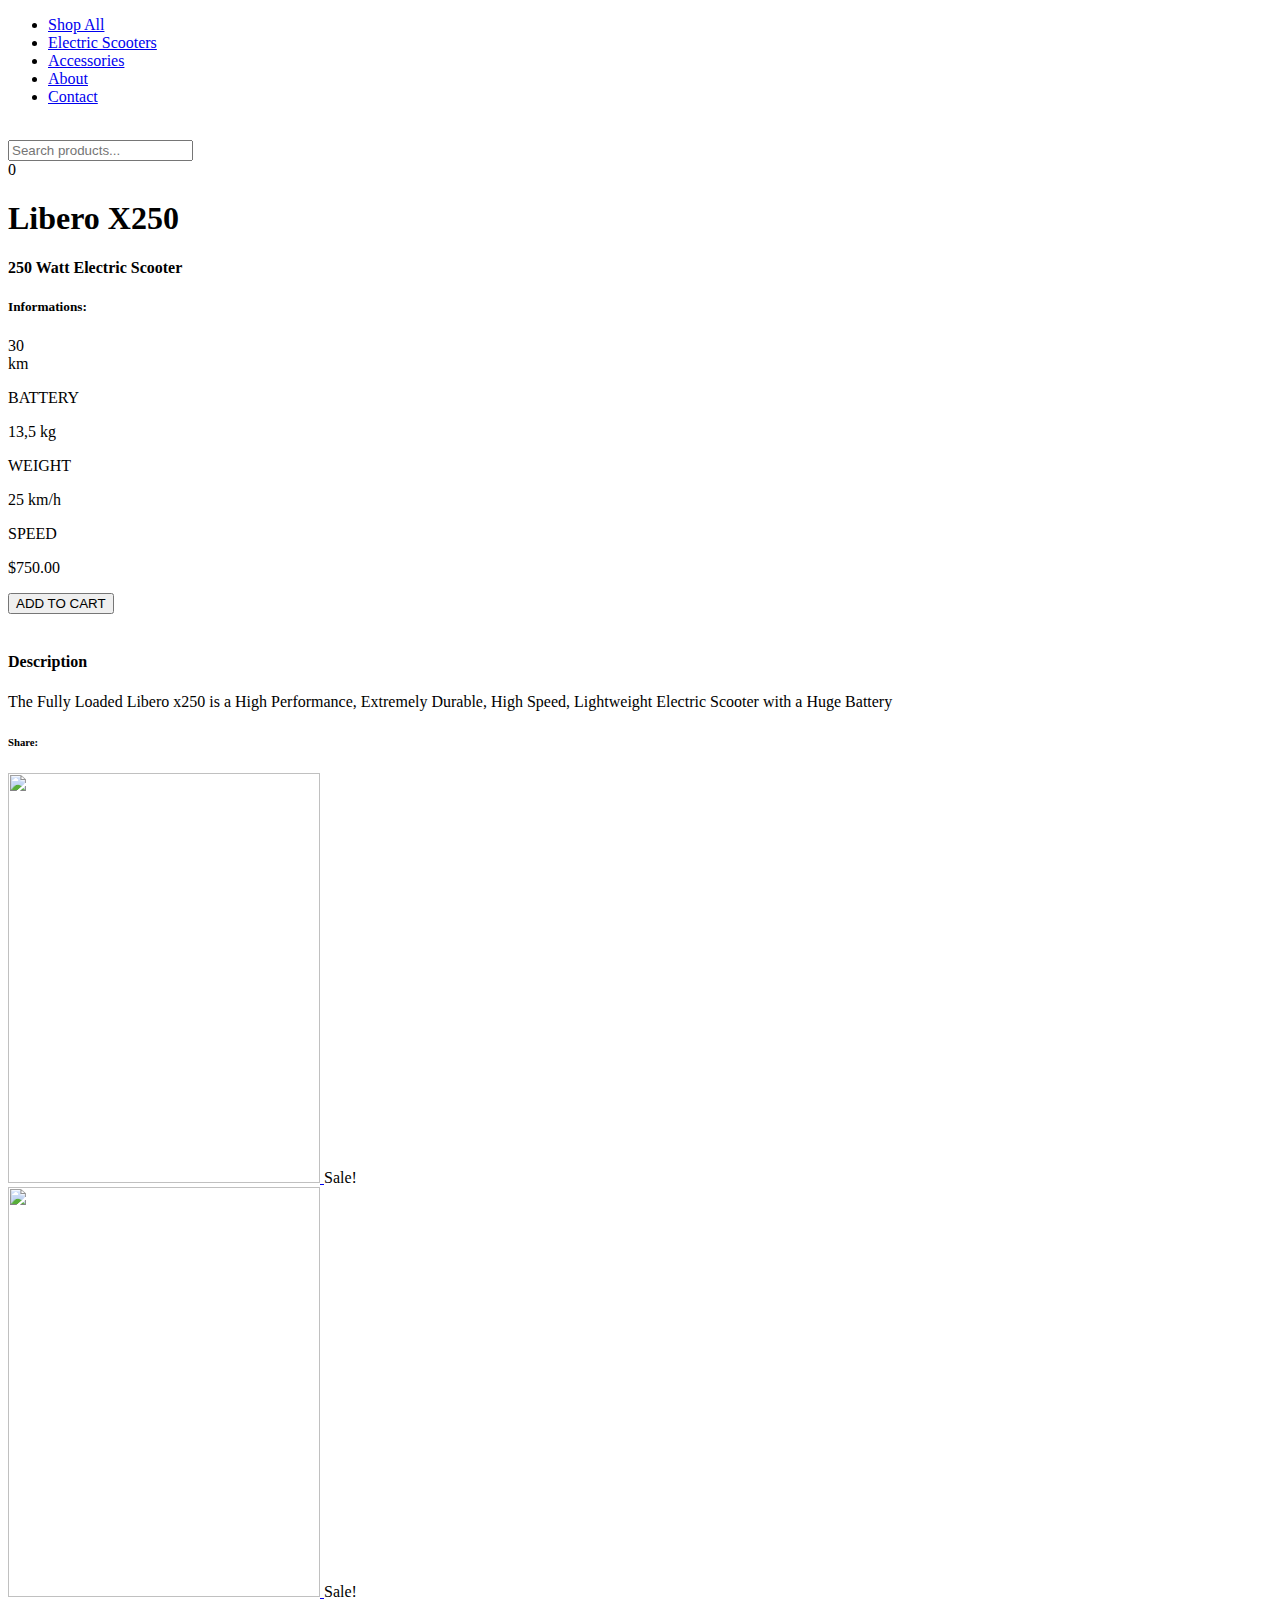
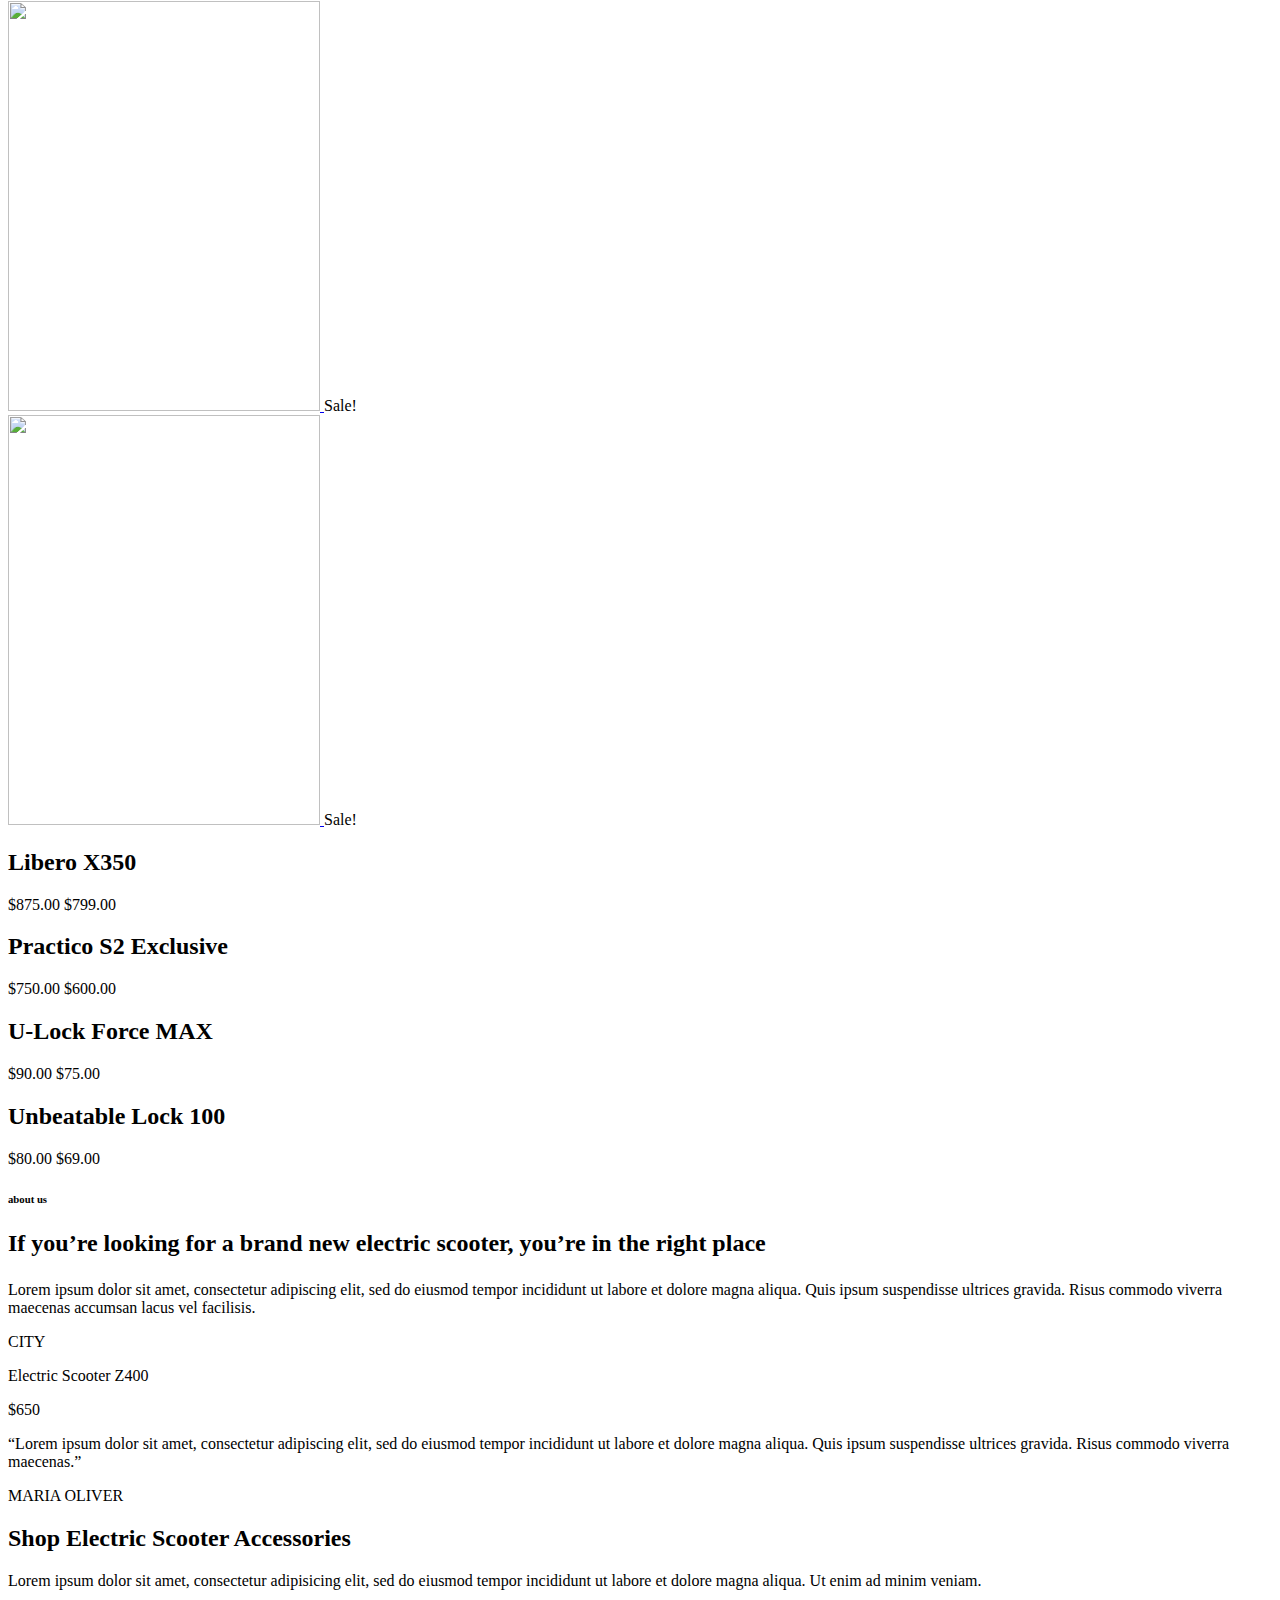
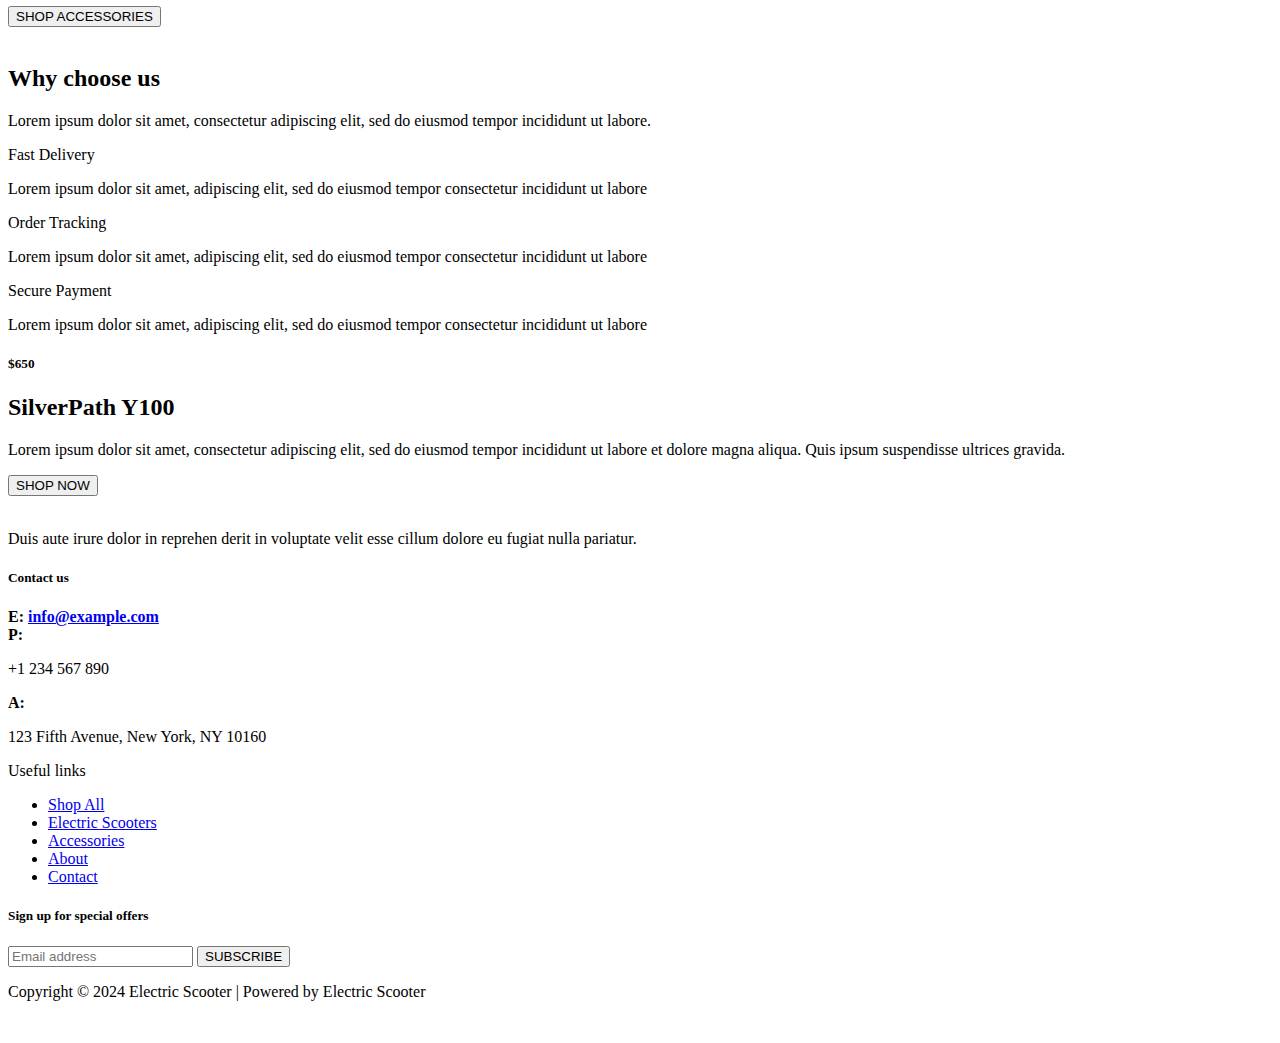
==== index.html @ 4298ab8c "Merge pull request #1 from mvaghela2006/testing" ====
<!DOCTYPE html>
<html lang="en">
  <head>
    <meta charset="UTF-8" />
    <meta name="viewport" content="width=device-width, initial-scale=1.0" />
    <title>Document</title>
    <link rel="stylesheet" href="css/all.css" />
    <link rel="stylesheet" href="css/home_.css" />
  </head>

  <body>
    <header>
      <div class="menu">
        <ul>
          <li><a href="Shopall.html">Shop All</a></li>
          <li><a href="ElectricScooter.html">Electric Scooters</a></li>
          <li><a href="Accessories.html">Accessories</a></li>
          <li><a href="About.html">About</a></li>
          <li><a href="Contact.html">Contact</a></li>
        </ul>
      </div>

      <div class="logo">
        <img src="images/electriclogo.png" alt="" />
      </div>

      <div class="searchbar">
        <div class="one">
          <input type="text" placeholder="Search products..." class="text" />

          <div class="box">
            <i class="fa-solid fa-chevron-right"></i>
          </div>
        </div>

        <div class="box1">
          <i class="fa-solid fa-basket-shopping"></i><span class="s">0</span>
        </div>

        <div class="user">
          <i class="fa-solid fa-user-large"></i>
        </div>
      </div>
    </header>

    <div class="main">
      <div class="box_1">
        <div class="box_2">
          <div class="libero">
            <h1 class="name">Libero X250</h1>
            <h4 class="name1">250 Watt Electric Scooter</h4>
          </div>

          <div class="info">
            <h5 class="name2">Informations:</h5>
            <div class="div">
              <div class="box-1">
                <span class="s1"
                  >30 <br />
                  km</span
                >
                <p class="name3">BATTERY</p>
              </div>
              <div class="box-2">
                <span class="s1">13,5 kg</span>
                <p class="name3">WEIGHT</p>
              </div>
              <div class="box-3">
                <span class="s1">25 km/h</span>
                <p class="name3">SPEED</p>
              </div>
            </div>
          </div>

          <div class="btn_">
            <p class="name4">$750.00</p>
            <button class="btn">ADD TO CART</button>
          </div>
        </div>
        <div class="box_3">
          <div class="image">
            <img src="images/scooter-01.png" alt="" />
          </div>
        </div>

        <div class="box_4">
          <div class="one_">
            <h4 class="name5">Description</h4>
            <p class="content_">
              The Fully Loaded Libero x250 is a High Performance, Extremely
              Durable, High Speed, Lightweight Electric Scooter with a Huge
              Battery
            </p>
          </div>

          <div class="two_">
            <h6 class="name6">Share:</h6>
            <div class="icons">
              <div class="icon1">
                <i class="fa-brands fa-facebook ione"></i>
              </div>

              <div class="icon2">
                <i class="fa-brands fa-twitter itwo"></i>
              </div>

              <div class="icon3">
                <i class="fa-brands fa-youtube ithree"></i>
              </div>
            </div>
          </div>
        </div>
      </div>
    </div>

    <div class="main2">
      <div class="images">
        <div class="img1">
          <a href="detail1.html">
            <img
              src="/images/s1.jpg"
              alt=""
              style="width: 312px; height: 410px"
            />
          </a>
          <span class="s2">Sale!</span>
          <i class="fa-solid fa-basket-shopping b1"></i>
          <i class="fa-solid fa-eye e1"></i>
        </div>

        <div class="img2">
          <a href="detail1.html">
            <img
              src="/images/s2.jpg"
              alt=""
              style="width: 312px; height: 410px"
            />
          </a>
          <span class="s3">Sale!</span>
          <i class="fa-solid fa-basket-shopping b2"></i>
          <i class="fa-solid fa-eye e2"></i>
        </div>

        <div class="img3">
          <a href="detail1.html">
            <img
              src="/images/s3.jpg"
              alt=""
              style="width: 312px; height: 410px"
            />
          </a>
          <span class="s4">Sale!</span>
          <i class="fa-solid fa-basket-shopping b3"></i>
          <i class="fa-solid fa-eye e3"></i>
        </div>

        <div class="img4">
          <a href="detail1.html">
            <img
              src="/images/s4.jpg"
              alt=""
              style="width: 312px; height: 410px"
            />
          </a>
          <span class="s5">Sale!</span>
          <i class="fa-solid fa-basket-shopping b4"></i>
          <i class="fa-solid fa-eye e4"></i>
        </div>
      </div>

      <div class="content">
        <div class="c1">
          <div class="star">
            <i class="fa-regular fa-star"></i>
            <i class="fa-regular fa-star"></i>
            <i class="fa-regular fa-star"></i>
            <i class="fa-regular fa-star"></i>
            <i class="fa-regular fa-star"></i>
          </div>
          <h2 class="n1">Libero X350</h2>
          <span class="n2">$875.00</span> <span class="n3">$799.00</span>
        </div>
        <div class="c2">
          <div class="star">
            <i class="fa-regular fa-star"></i>
            <i class="fa-regular fa-star"></i>
            <i class="fa-regular fa-star"></i>
            <i class="fa-regular fa-star"></i>
            <i class="fa-regular fa-star"></i>
          </div>
          <h2 class="n1">Practico S2 Exclusive</h2>
          <span class="n2">$750.00</span> <span class="n3">$600.00</span>
        </div>
        <div class="c3">
          <div class="star">
            <i class="fa-regular fa-star"></i>
            <i class="fa-regular fa-star"></i>
            <i class="fa-regular fa-star"></i>
            <i class="fa-regular fa-star"></i>
            <i class="fa-regular fa-star"></i>
          </div>
          <h2 class="n1">U-Lock Force MAX</h2>
          <span class="n2">$90.00 </span> <span class="n3">$75.00</span>
        </div>
        <div class="c4">
          <div class="star">
            <i class="fa-regular fa-star"></i>
            <i class="fa-regular fa-star"></i>
            <i class="fa-regular fa-star"></i>
            <i class="fa-regular fa-star"></i>
            <i class="fa-regular fa-star"></i>
          </div>
          <h2 class="n1">Unbeatable Lock 100</h2>
          <span class="n2">$80.00</span> <span class="n3">$69.00</span>
        </div>
      </div>
    </div>

    <div class="main3">
      <div class="divider">
        <div class="d1"></div>
        <div class="d2"></div>
      </div>
      <h6 class="n4">about us</h6>
      <h2 class="n5">
        <p class="n6">
          If you’re looking for a brand new electric scooter, you’re in the
          right place
        </p>
      </h2>

      <p class="n7">
        Lorem ipsum dolor sit amet, consectetur adipiscing elit, sed do eiusmod
        tempor incididunt ut labore et dolore magna aliqua. Quis ipsum
        suspendisse ultrices gravida. Risus commodo viverra maecenas accumsan
        lacus vel facilisis.
      </p>
    </div>

    <div class="main4">
      <div class="box_5">
        <div class="box_6"></div>
        <div class="box_7">
          <p class="city">CITY</p>
          <a class="ele">Electric Scooter Z400</a>
          <p class="six">$650</p>
        </div>
      </div>
    </div>

    <div class="main5">
      <div class="box_8">
        <i class="fas fa-quote-right"></i>
        <p class="lorem">
          “Lorem ipsum dolor sit amet, consectetur adipiscing elit, sed do
          eiusmod tempor incididunt ut labore et dolore magna aliqua. Quis ipsum
          suspendisse ultrices gravida. Risus commodo viverra maecenas.”
        </p>

        <div class="box_9"></div>
        <p class="MARIA">MARIA OLIVER</p>
      </div>
    </div>

    <div class="main6">
      <div class="left">
        <div class="left_">
          <h2 class="ss">Shop Electric Scooter Accessories</h2>
          <p class="lorem1">
            Lorem ipsum dolor sit amet, consectetur adipisicing elit, sed do
            eiusmod tempor incididunt ut labore et dolore magna aliqua. Ut enim
            ad minim veniam.
          </p>
          <button class="btn1">SHOP ACCESSORIES</button>
        </div>
      </div>
      <div class="right">
        <div class="right_"></div>
        <div class="right1">
          <img src="images/s7.png" alt="" />
        </div>
      </div>
    </div>

    <div class="main7">
      <div class="main7_">
        <div class="content1">
          <div class="divider_">
            <div class="d1_"></div>
            <div class="d2_"></div>
          </div>
          <h2 class="name7">Why choose us</h2>
          <p class="lorem2">
            Lorem ipsum dolor sit amet, consectetur adipiscing elit, sed do
            eiusmod tempor incididunt ut labore.
          </p>
        </div>

        <div class="content2">
          <div class="b1_">
            <div class="truck">
              <i class="fa-solid fa-truck"></i>
            </div>
            <span class="f">Fast Delivery</span>

            <p class="lorem3">
              Lorem ipsum dolor sit amet, adipiscing elit, sed do eiusmod tempor
              consectetur incididunt ut labore
            </p>
          </div>
          <div class="b1_">
            <div class="truck">
              <i class="fa-solid fa-location-arrow"></i>
            </div>
            <span class="f_">Order Tracking</span>

            <p class="lorem3">
              Lorem ipsum dolor sit amet, adipiscing elit, sed do eiusmod tempor
              consectetur incididunt ut labore
            </p>
          </div>
          <div class="b1_">
            <div class="truck">
              <i class="fa-solid fa-lock"></i>
            </div>
            <span class="f1">Secure Payment</span>

            <p class="lorem3">
              Lorem ipsum dolor sit amet, adipiscing elit, sed do eiusmod tempor
              consectetur incididunt ut labore
            </p>
          </div>
        </div>
      </div>
    </div>

    <div class="main8">
      <div class="box_10">
        <div class="box_11">
          <h5 class="head1">$650</h5>
          <h2 class="head2">SilverPath Y100</h2>
          <p class="lorem4">
            Lorem ipsum dolor sit amet, consectetur adipiscing elit, sed do
            eiusmod tempor incididunt ut labore et dolore magna aliqua. Quis
            ipsum suspendisse ultrices gravida.
          </p>
          <button class="btn2">SHOP NOW</button>
        </div>
      </div>
    </div>

    <div class="main9">
      <div class="main9_">
        <div class="box_12">
          <div class="flogo">
            <img src="images/Electriclogo-footer.png" alt="" />
          </div>
          <p class="lorem5">
            Duis aute irure dolor in reprehen derit in voluptate velit esse
            cillum dolore eu fugiat nulla pariatur.
          </p>
          <div class="ficons">
            <div class="icon1_">
              <i class="fa-brands fa-facebook-f"></i>
            </div>
            <div class="icon2_">
              <i class="fa-brands fa-twitter"></i>
            </div>
            <div class="icon3_">
              <i class="fa-brands fa-youtube"></i>
            </div>
          </div>
        </div>
        <div class="box_13">
          <h5 class="head4">Contact us</h5>
          <b class="b_1">E: <a href="#" class="info_">info@example.com</a></b>
          <br />

          <b class="b_2">P:</b>
          <p class="info_1">+1 234 567 890</p>

          <b class="b_3">A: </b>
          <p class="info_2">123 Fifth Avenue, New York, NY 10160</p>
        </div>
        <div class="box_14">
          <div class="head5">Useful links</div>
          <div class="fmenu">
            <ul class="fmenu_">
              <li class="fmenu_1">
                <a href="Shopall.html" class="fmenua">Shop All</a>
              </li>
              <li class="fmenu_1">
                <a href="ElectricScooter.html" class="fmenua"
                  >Electric Scooters</a
                >
              </li>
              <li class="fmenu_1">
                <a href="Accessories.html" class="fmenua">Accessories</a>
              </li>
              <li class="fmenu_1">
                <a href="About.html" class="fmenua">About</a>
              </li>
              <li class="fmenu_1">
                <a href="Contact.html" class="fmenua">Contact</a>
              </li>
            </ul>
          </div>
        </div>
        <div class="box_15">
          <h5 class="head6">Sign up for special offers</h5>
          <input type="email" placeholder="Email address" class="email" />
          <button class="btn3">SUBSCRIBE</button>
        </div>
      </div>
    </div>

    <div class="main10">
      <div class="footer">
        <p class="Copyright">
          Copyright © 2024 Electric Scooter | Powered by Electric Scooter
        </p>
        <div class="paymenticons">
          <img src="images/payment-icons.png" alt="" />
        </div>
      </div>
    </div>
  </body>
</html>
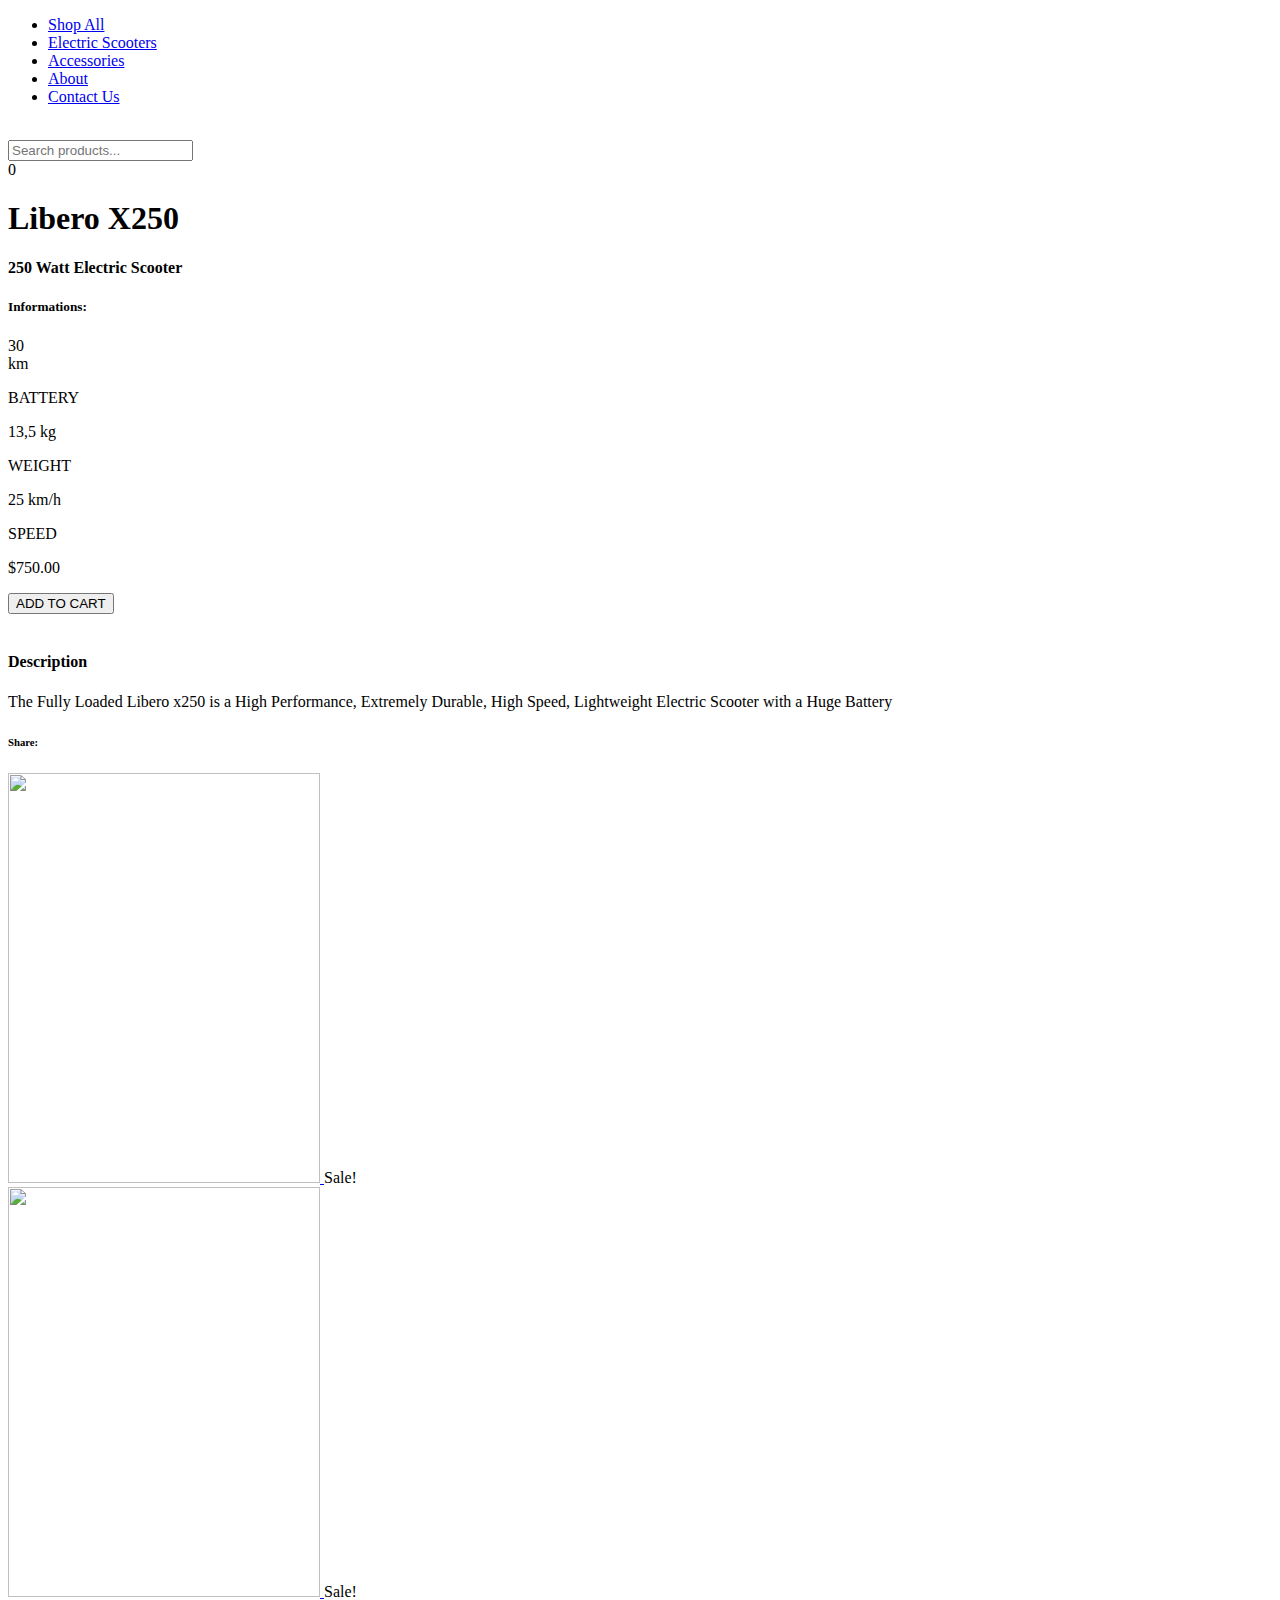
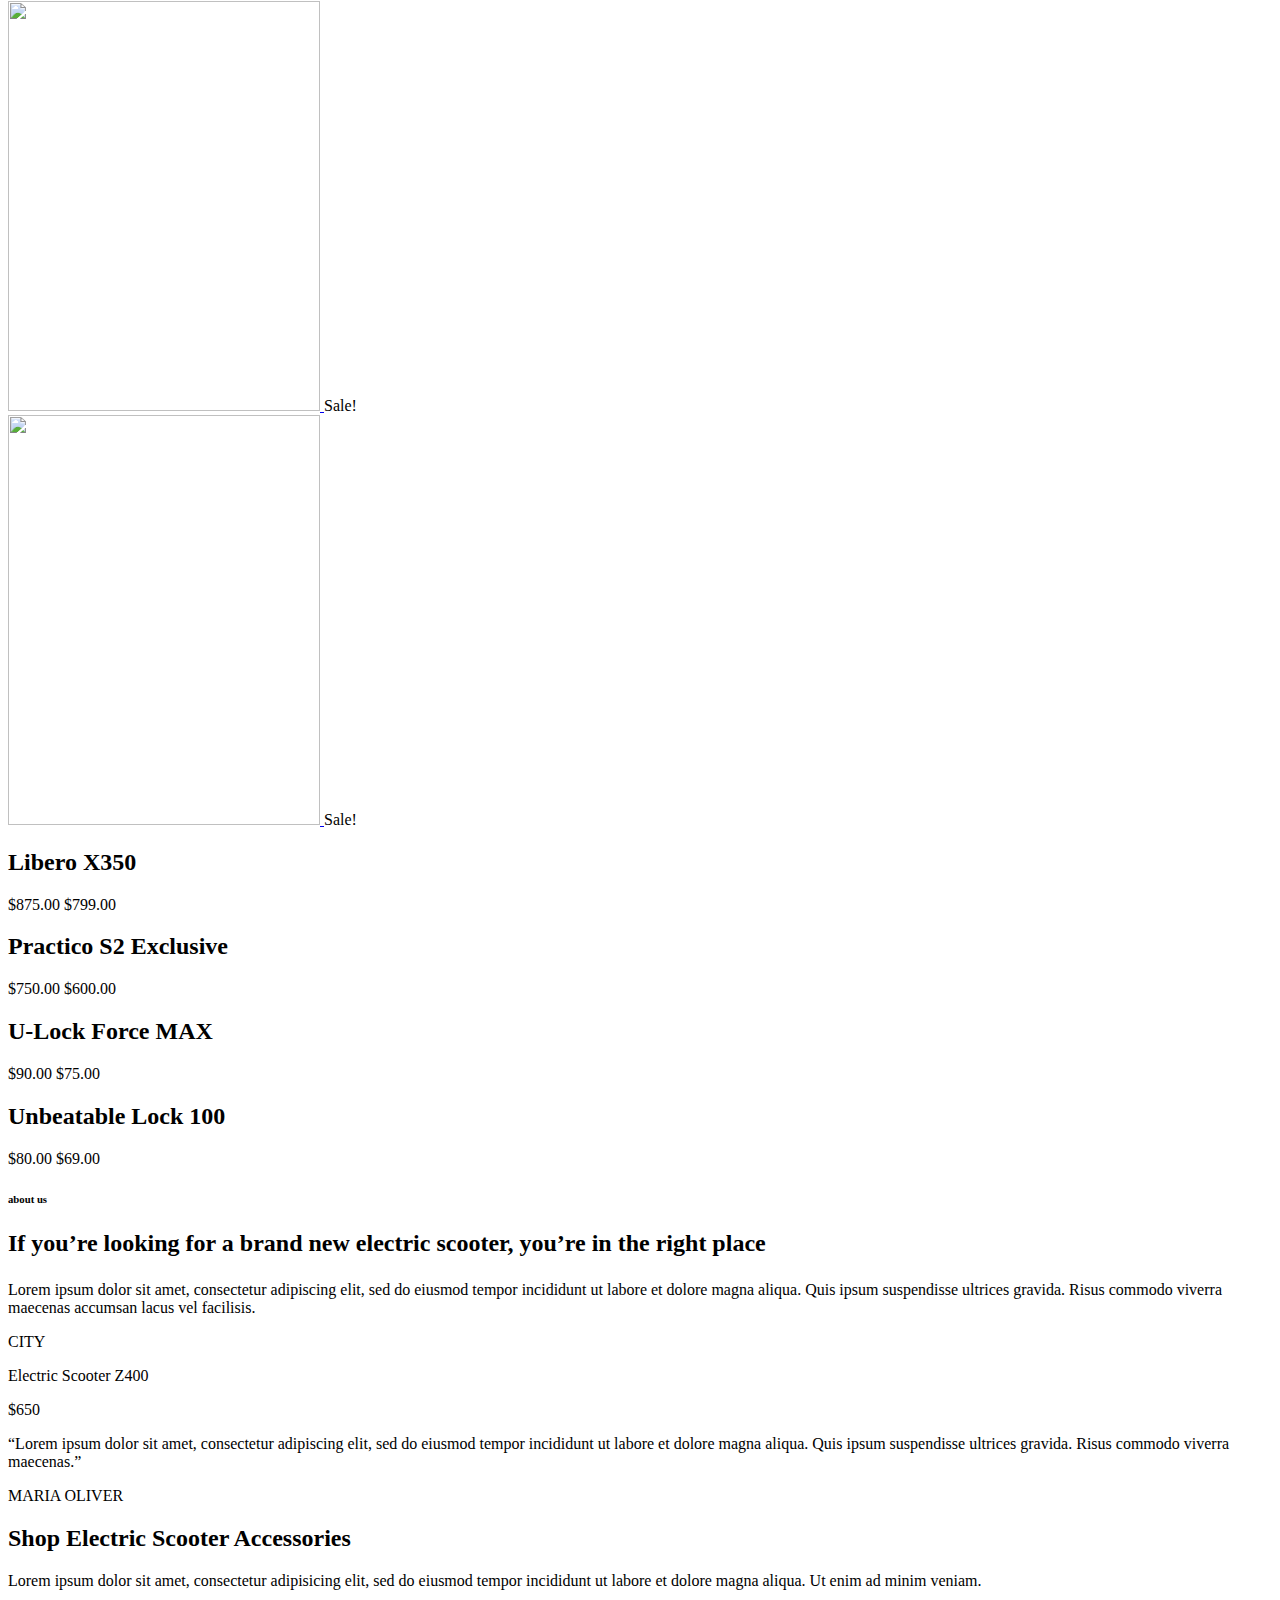
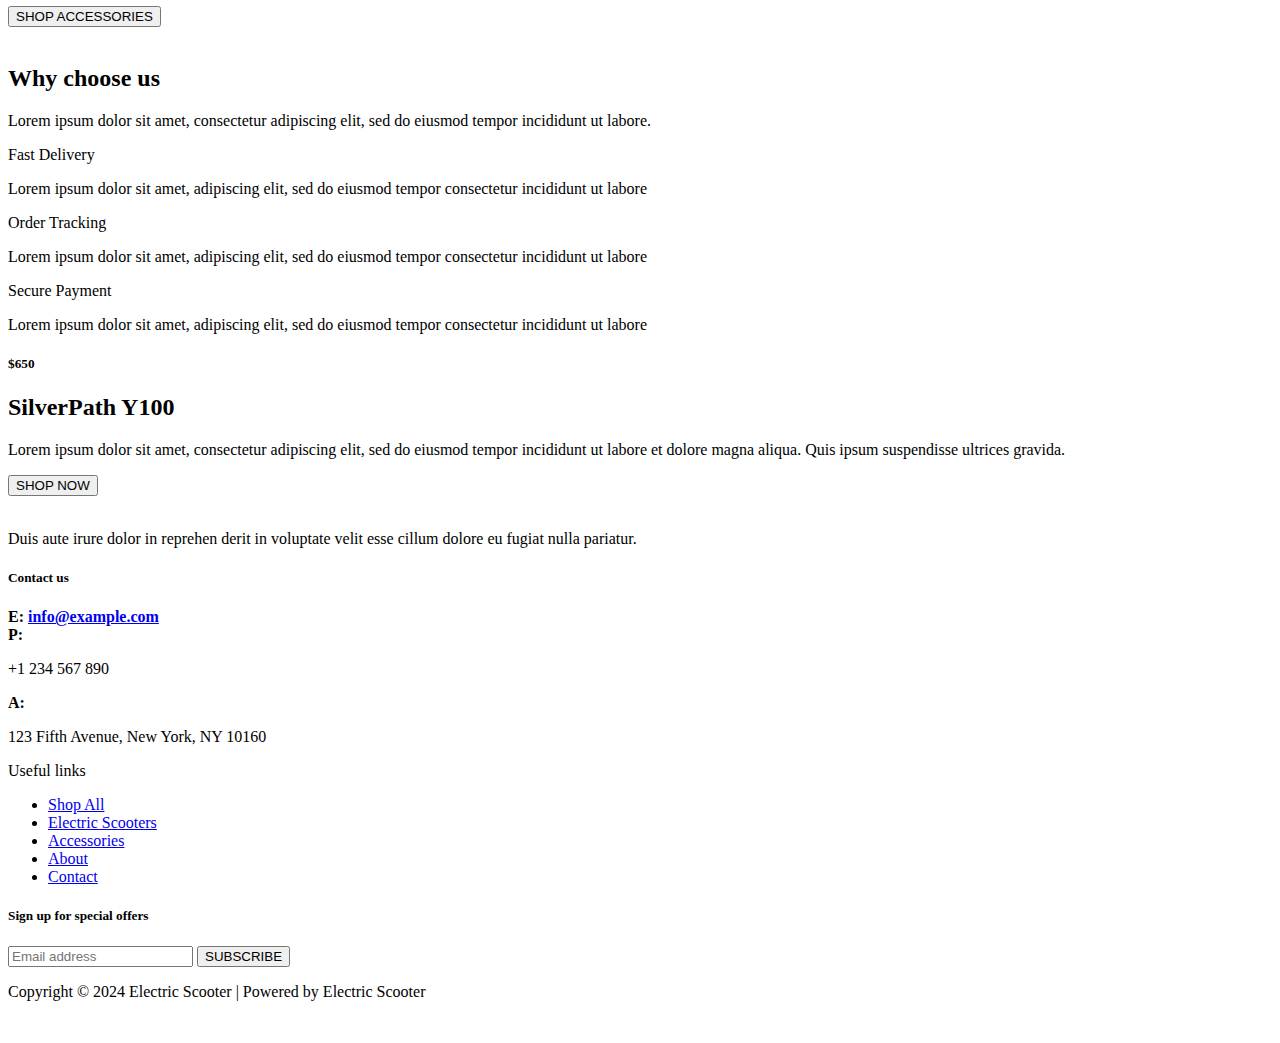
==== commit b12cb59b: "Merge pull request #2 from mvaghela2006/testing" ====
--- a/index.html
+++ b/index.html
@@ -16,7 +16,7 @@
           <li><a href="ElectricScooter.html">Electric Scooters</a></li>
           <li><a href="Accessories.html">Accessories</a></li>
           <li><a href="About.html">About</a></li>
-          <li><a href="Contact.html">Contact</a></li>
+          <li><a href="Contact.html">Contact Us</a></li>
         </ul>
       </div>
 
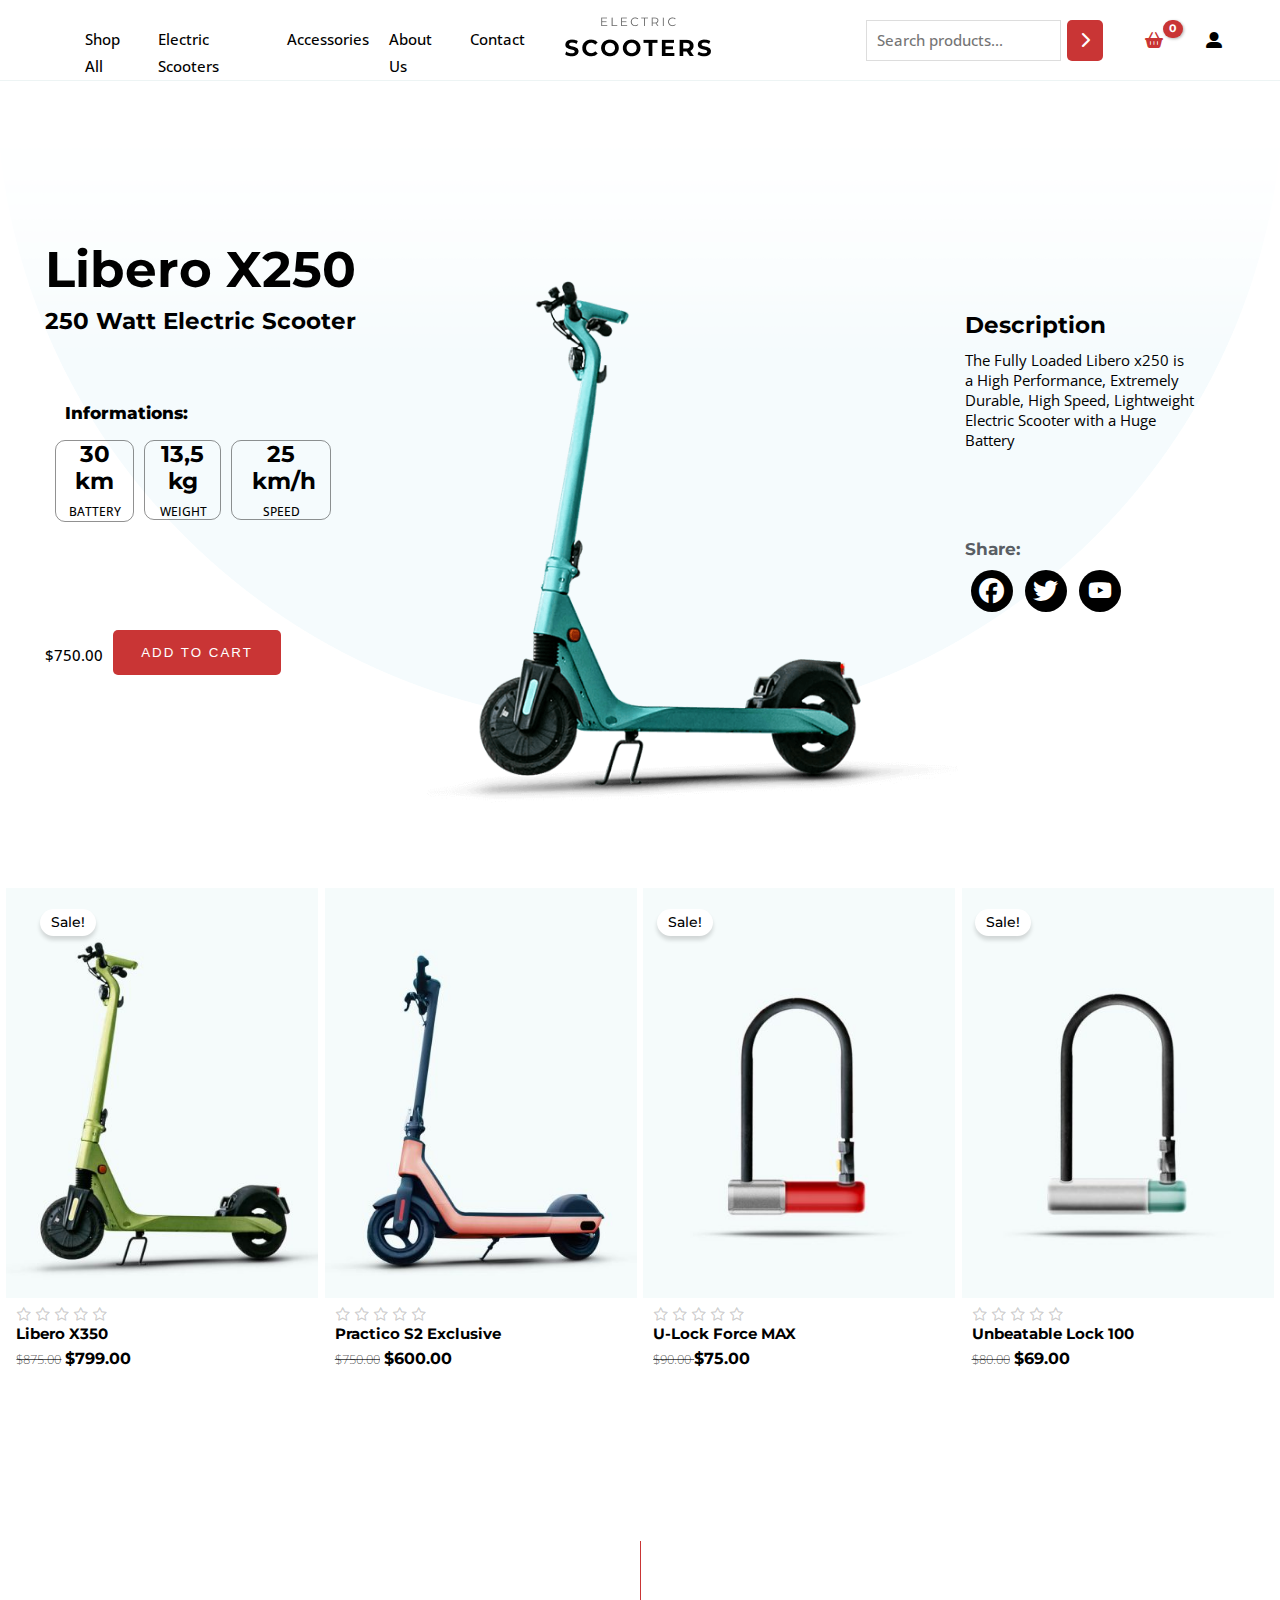
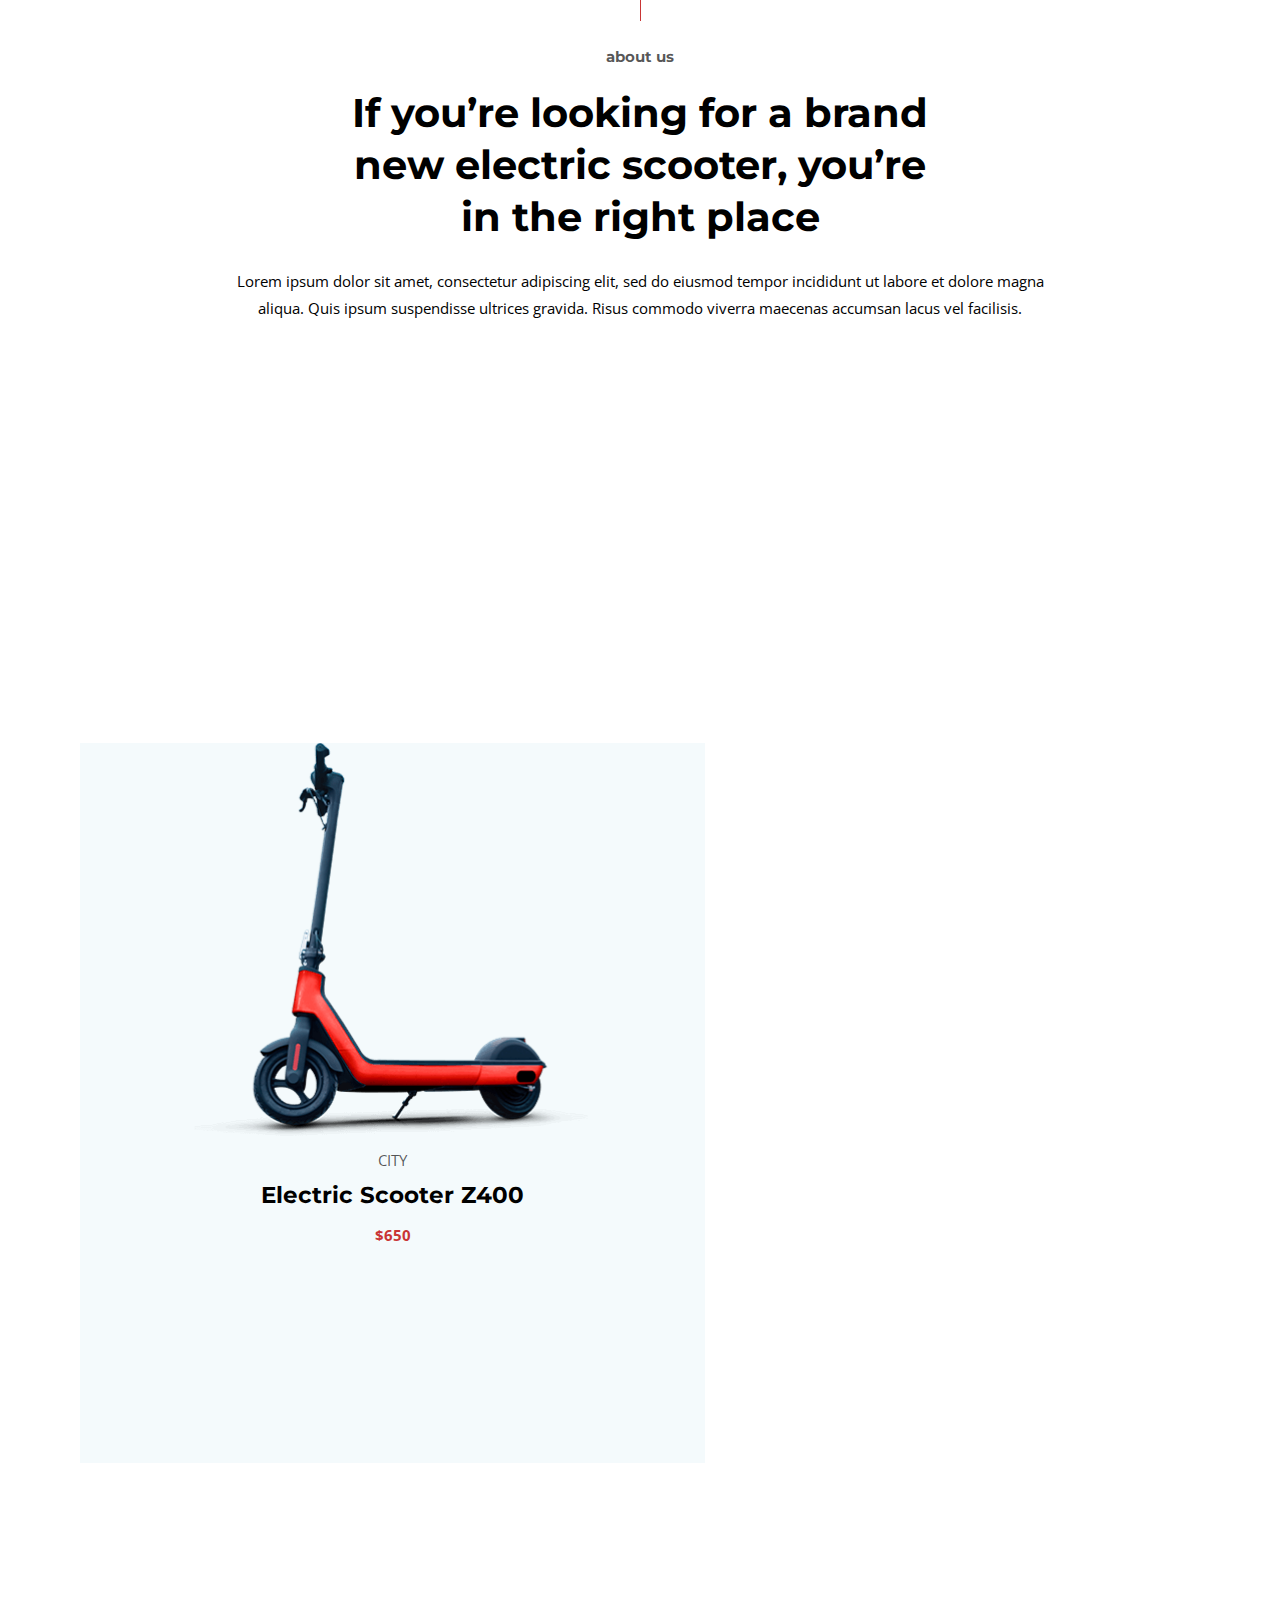
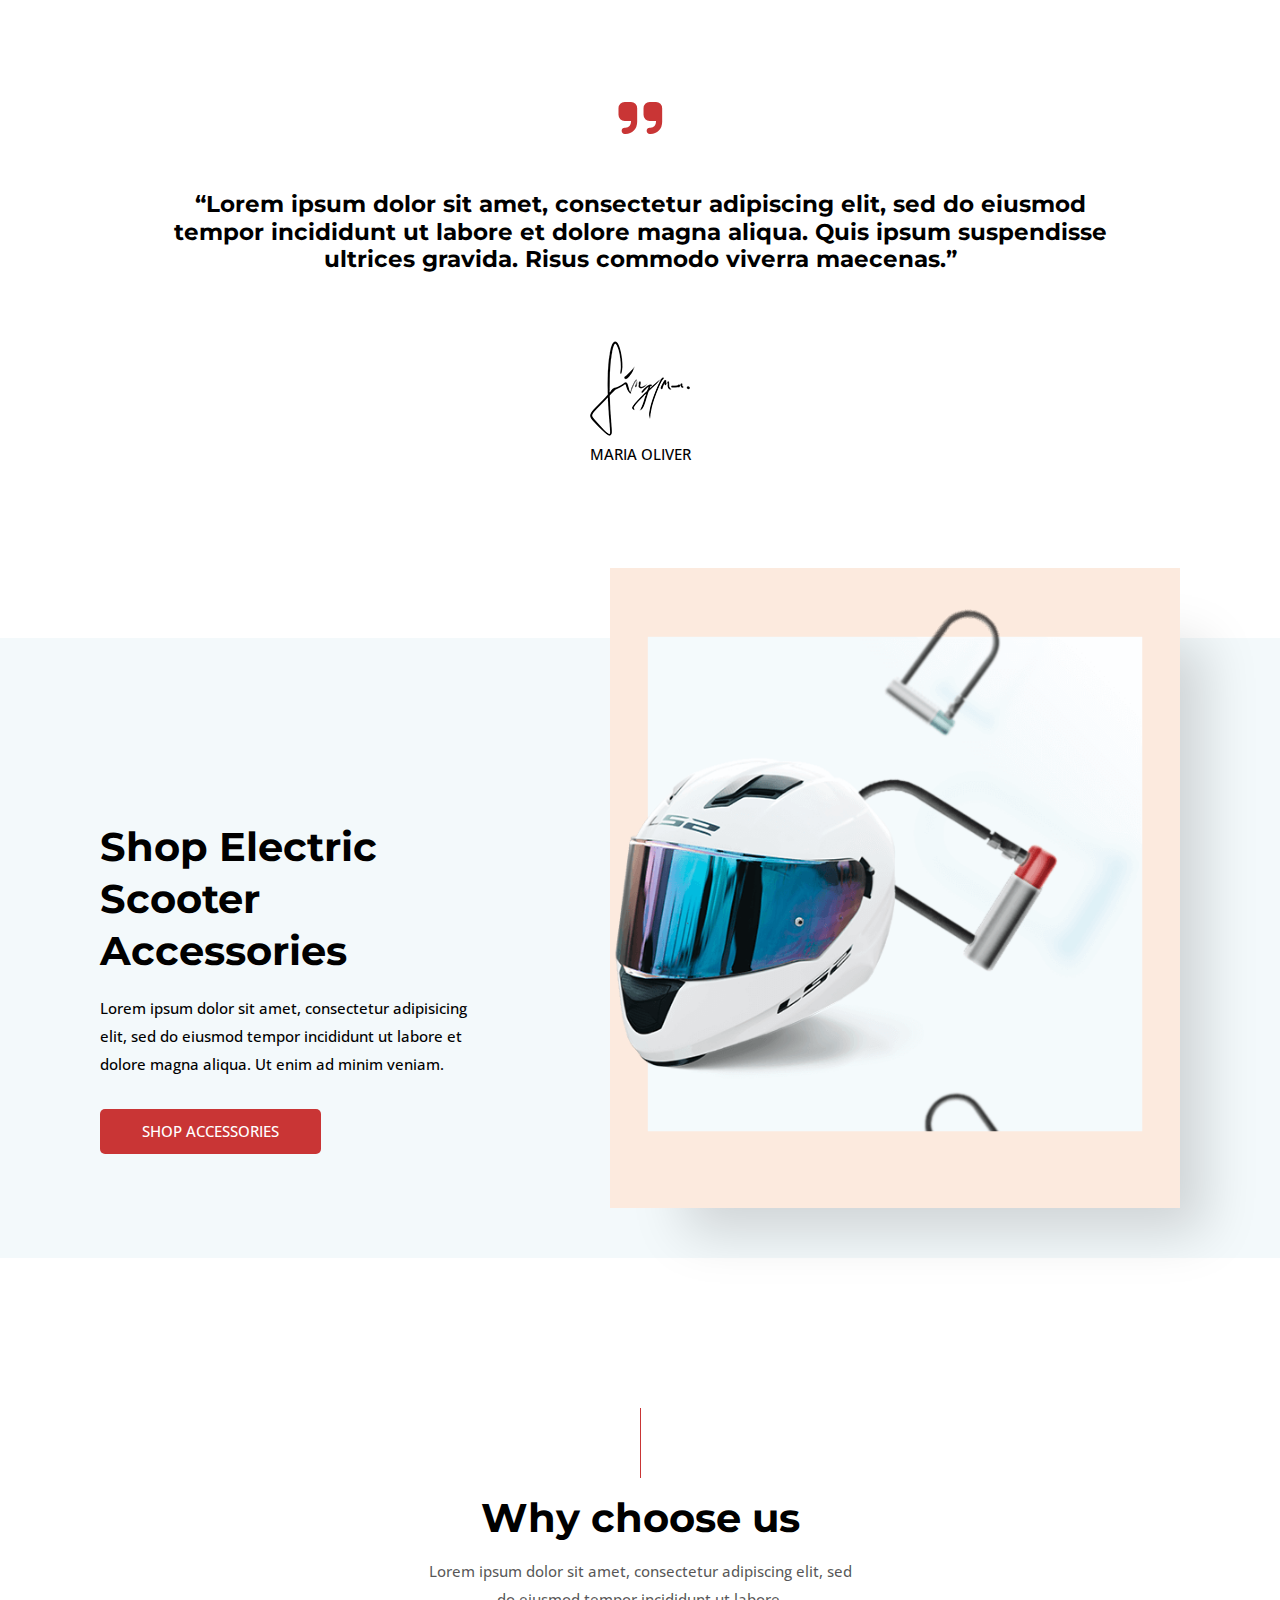
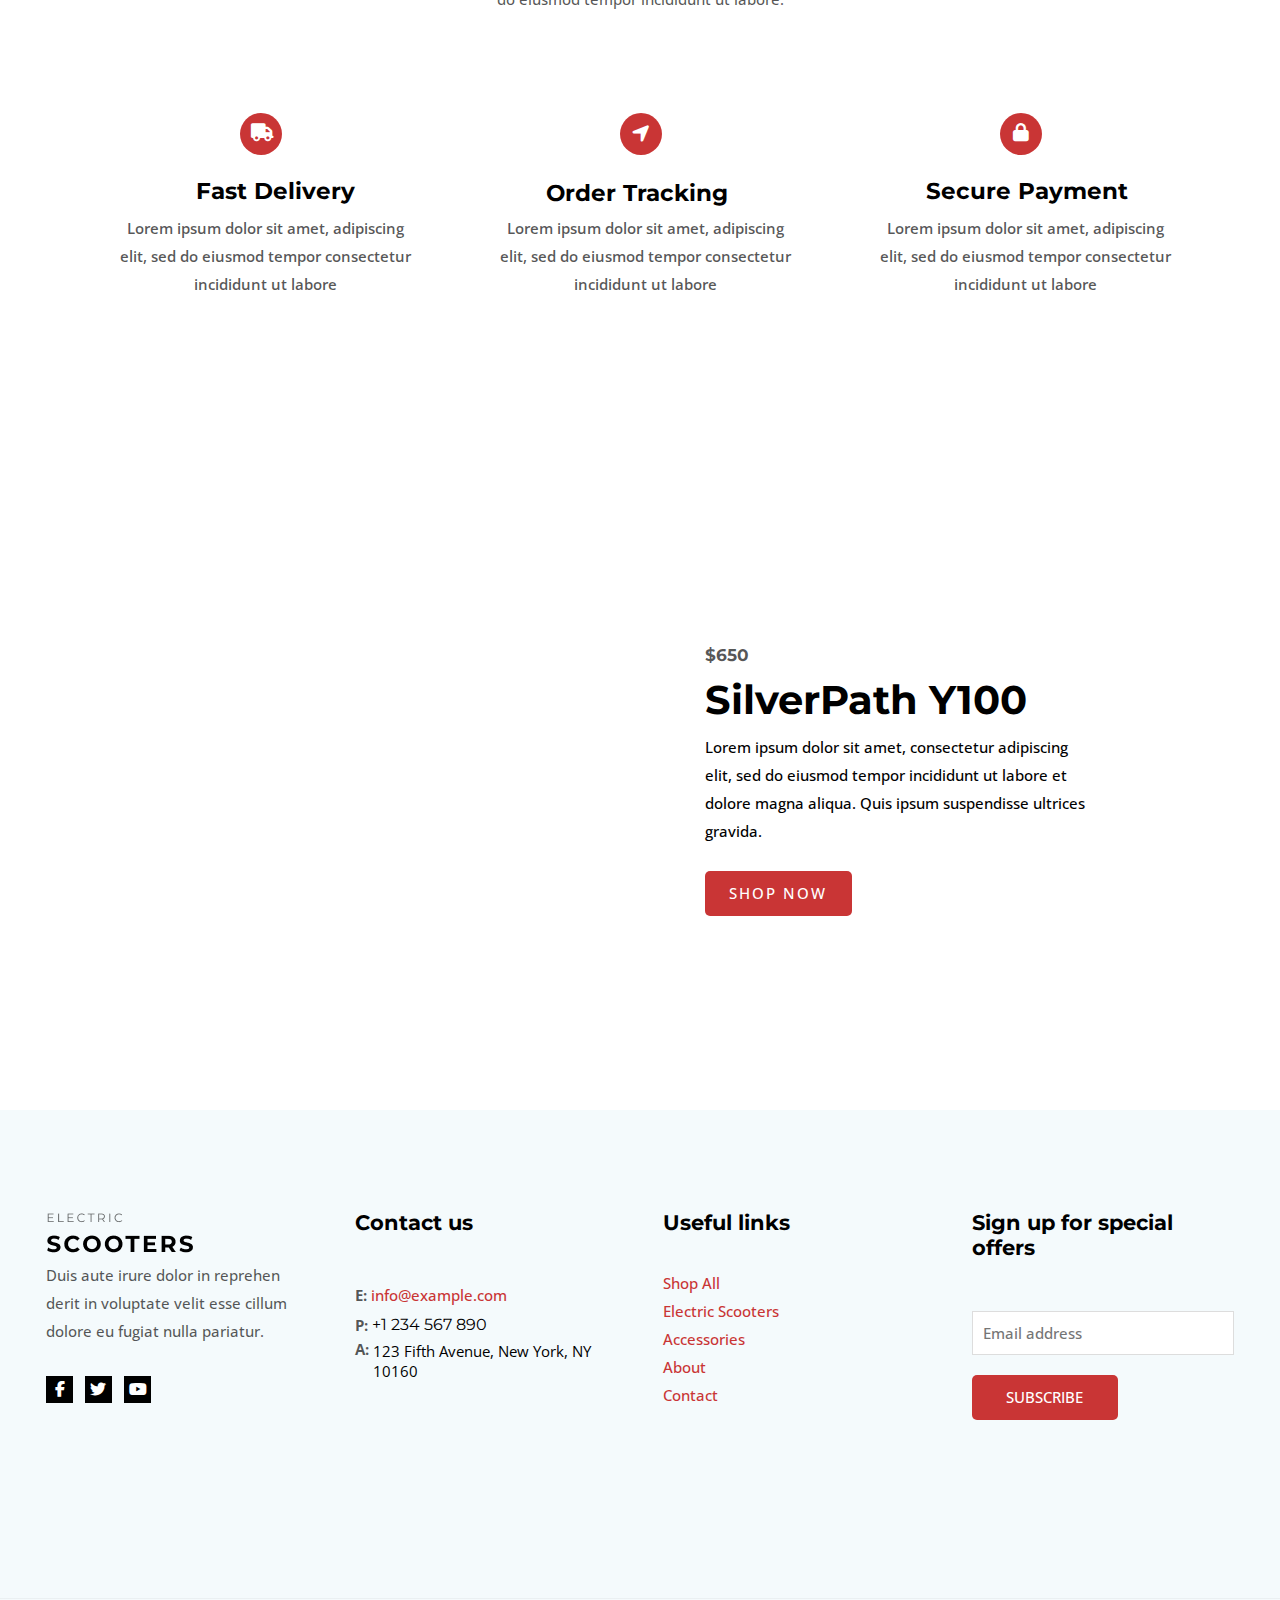
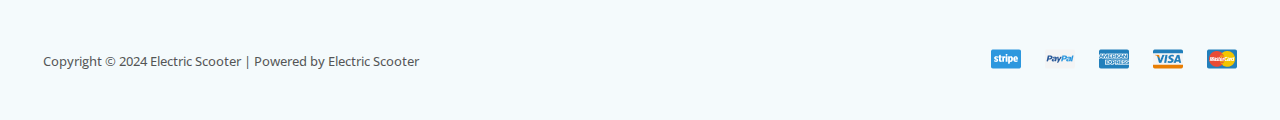
==== commit f88986d2: "new project" ====
--- a/index.html
+++ b/index.html
@@ -15,8 +15,8 @@
           <li><a href="Shopall.html">Shop All</a></li>
           <li><a href="ElectricScooter.html">Electric Scooters</a></li>
           <li><a href="Accessories.html">Accessories</a></li>
-          <li><a href="About.html">About</a></li>
-          <li><a href="Contact.html">Contact Us</a></li>
+          <li><a href="About.html">About Us</a></li>
+          <li><a href="Contact.html">Contact</a></li>
         </ul>
       </div>
 
--- a/css/home_.css
+++ b/css/home_.css
@@ -0,0 +1,1462 @@
+@import url("https://fonts.googleapis.com/css2?family=Open+Sans:ital,wght@0,300..800;1,300..800&display=swap");
+
+@import url("https://fonts.googleapis.com/css2?family=Montserrat:ital,wght@0,100..900;1,100..900&family=Open+Sans:ital,wght@0,300..800;1,300..800&display=swap");
+
+body {
+  margin: 0;
+  padding: 0;
+  font-family: "Montserrat", sans-serif;
+}
+
+header {
+  border-bottom: 1px solid #e1ecec97;
+  height: 80px;
+  display: flex;
+  align-items: center;
+  justify-content: space-between;
+  max-width: 100%;
+  padding-left: 35px;
+  padding-right: 35px;
+}
+
+.menu {
+  -border: 1px solid red;
+  height: 100%;
+  width: 500px;
+}
+
+.menu ul {
+  display: flex;
+  list-style: none;
+}
+
+.menu ul li {
+  -border: 1px solid red;
+  margin: 10px;
+}
+
+.menu ul li a {
+  font-family: "Open Sans", sans-serif;
+  font-weight: 500;
+  font-size: 15px;
+  line-height: 1.7rem;
+  text-decoration: none;
+  color: #000000;
+}
+
+.menu ul li a:hover {
+  color: #c93535;
+}
+
+.logo {
+  -border: 1px solid red;
+  width: 163px;
+  position: relative;
+  left: -45px;
+}
+
+.logo img {
+  width: 148px;
+  height: 48px;
+}
+
+.searchbar {
+  width: 400px;
+  height: 100%;
+  -border: 1px solid;
+  display: flex;
+  align-items: center;
+  justify-content: space-around;
+}
+
+.one {
+  -border: 1px solid;
+  display: flex;
+}
+.text {
+  width: 195px;
+  height: 41px;
+  line-height: 1.8;
+  border: 1px solid #ddd;
+  font-family: "Open Sans", sans-serif;
+  font-weight: 500;
+  font-size: 15px;
+  color: #757575;
+  box-sizing: border-box;
+  padding-left: 10px;
+}
+
+.box {
+  width: 20px;
+  height: 41px;
+  align-items: center;
+  justify-content: center;
+  background-color: #c93535;
+  color: #fff;
+  display: flex;
+  margin: 0 0 0 6px;
+  overflow: hidden;
+  padding: 0 0.5em;
+  position: relative;
+  border-radius: 5px;
+}
+
+.box:hover {
+  background-color: #000000;
+}
+
+.box1 {
+  height: 18px;
+  width: 18px;
+  color: #c93535;
+}
+
+span.s {
+  color: #fff;
+  background-color: #c93535;
+  position: absolute;
+  font-weight: bold;
+  box-shadow: 1px 1px 3px 0px rgba(0, 0, 0, 0.3);
+  font-size: 11px;
+  padding-right: 2px;
+  line-height: 17px;
+  height: 18px;
+  width: 18px;
+  border-radius: 99px;
+  text-align: center;
+  top: 20px;
+}
+
+.user {
+  height: 18px;
+  width: 18px;
+}
+
+.main {
+  -border: 1px solid red;
+  height: 727px;
+  background-image: url(/images/esbg1.png);
+  background-position: top center;
+  background-repeat: no-repeat;
+  display: flex;
+}
+
+.box_1 {
+  -border: 1px solid red;
+  width: 1190px;
+  display: block;
+  margin: auto;
+  height: 100%;
+  display: flex;
+}
+
+.box_2 {
+  -border: 1px solid red;
+  width: 30%;
+}
+
+.box_3 {
+  -border: 1px solid red;
+  width: 50%;
+}
+
+.box_4 {
+  -border: 1px solid red;
+  width: 25%;
+}
+
+.libero {
+  -border: 1px solid;
+  height: 100px;
+  position: relative;
+  top: 170px;
+}
+
+.name {
+  -border: 1px solid red;
+  width: 100%;
+  line-height: 1.4em;
+  font-weight: bolder;
+  font-size: 50px;
+  position: relative;
+  top: -50px;
+}
+
+.name1 {
+  font-size: 23px;
+  font-weight: 700;
+  line-height: 1.2em;
+  position: relative;
+  top: -80px;
+}
+
+.name2 {
+  position: relative;
+  top: 10px;
+  left: 20px;
+  line-height: 1.2em;
+  font-size: 17px;
+  font-weight: 800;
+}
+
+.info {
+  -border: 1px solid rgb(99, 13, 230);
+  position: relative;
+  top: 150px;
+  height: fit-content;
+}
+.div {
+  -border: 1px solid red;
+  display: flex;
+  position: relative;
+  top: -2px;
+}
+
+.box-1 {
+  width: 77px;
+  height: 80px;
+  margin: 0 0 0 10px;
+  border-style: solid;
+  border-width: 1px;
+  border-color: #0000006e;
+  border-radius: 10px 10px 10px 10px;
+}
+
+.box-2 {
+  width: 77px;
+  height: 80px;
+  margin: 0 0 0 10px;
+  border-style: solid;
+  border-width: 1px;
+  border-color: #0000006e;
+  border-radius: 10px 10px 10px 10px;
+  box-sizing: border-box;
+  padding-left: 15px;
+  padding-right: 15px;
+}
+
+.box-3 {
+  width: 100px;
+  height: 80px;
+  margin: 0 0 0 10px;
+  border-style: solid;
+  border-width: 1px;
+  border-color: #0000006e;
+  border-radius: 10px 10px 10px 10px;
+  box-sizing: border-box;
+  padding-left: 20px;
+  padding-right: 20px;
+}
+
+.box-2,
+.box-3,
+.box-1,
+.s1 {
+  text-align: center;
+  font-size: 23px;
+  line-height: 1.2em;
+  font-weight: 700;
+}
+
+.name3 {
+  font-size: 12px;
+  font-family: "Open Sans", sans-serif;
+  font-weight: 500;
+  position: relative;
+  top: -10px;
+}
+
+.btn_ {
+  -border: 1px solid red;
+  display: flex;
+  height: 10%;
+  position: absolute;
+  top: 630px;
+}
+
+.name4 {
+  font-family: "Open Sans", sans-serif;
+  font-weight: 500;
+  font-size: 15px;
+}
+
+.btn {
+  margin-left: 10px;
+  width: 168px;
+  height: 45px;
+  line-height: 1em;
+  border-radius: 5px;
+  letter-spacing: 2px;
+  border: none;
+  background-color: #c93535;
+  color: white;
+  cursor: pointer;
+}
+
+.btn:hover {
+  background-color: black;
+}
+
+.image img {
+  width: 596px;
+  height: 522px;
+  -border: 1px solid;
+  position: relative;
+  top: 200px;
+}
+
+.one_ {
+  -border: 1px solid yellowgreen;
+  height: fit-content;
+  position: relative;
+  top: 180px;
+}
+
+.name5 {
+  -border: 1px solid red;
+  line-height: 1.2em;
+  font-weight: 700;
+  font-size: 23px;
+  position: relative;
+  top: 20px;
+}
+
+.content_ {
+  width: 85%;
+  -border: 1px solid red;
+  font-size: 15px;
+  font-family: "Open Sans", sans-serif;
+}
+
+.two_ {
+  -border: 1px solid red;
+  position: relative;
+  top: 230px;
+}
+
+.name6 {
+  -border: 1px solid red;
+  font-size: 17px;
+  line-height: 1.25em;
+  font-weight: 700;
+  color: #595e64;
+}
+
+.icons {
+  position: relative;
+  top: -30px;
+  -border: 1px solid red;
+  line-height: 1;
+  display: inline-block;
+  width: 60%;
+  display: flex;
+  justify-content: space-around;
+}
+
+.icon1,
+.icon2,
+.icon3 {
+  height: 42px;
+  width: 42px;
+  -border: 1px solid red;
+  border-radius: 50%;
+  box-sizing: border-box;
+  background-color: #000000;
+}
+
+.icon1:hover,
+.icon2:hover,
+.icon3:hover {
+  height: 42px;
+  width: 42px;
+  -border: 1px solid red;
+  border-radius: 50%;
+  box-sizing: border-box;
+  background-color: #cd474a;
+}
+
+.ione,
+.itwo {
+  position: absolute;
+  font-size: 25px;
+  padding-top: 9px;
+  padding-left: 8.5px;
+  color: #fff;
+}
+
+.ithree {
+  position: absolute;
+  font-size: 21px;
+  padding-top: 10px;
+  padding-left: 9px;
+  color: #fff;
+}
+
+.main2 {
+  -border: 1px solid red;
+  height: 690px;
+}
+
+.images {
+  position: relative;
+  top: 80px;
+  -border: 1px solid;
+  height: 410px;
+  display: flex;
+  justify-content: space-evenly;
+}
+
+.s2 {
+  position: absolute;
+  left: 1em;
+  top: 1.5em;
+  left: 40px;
+  border-radius: 20px;
+  padding: 0.4em 0.8em;
+  font-size: 0.87em;
+  font-weight: 500;
+  box-shadow: 0 4px 4px rgba(0, 0, 0, 0.15);
+  background-color: #fff;
+}
+
+.s3,
+.s4,
+.s5 {
+  padding: 0.4em 0.8em;
+  font-size: 0.87em;
+  font-weight: 500;
+  background-color: #fff;
+  border-radius: 20px;
+  position: absolute;
+  top: 1.5em;
+  margin-left: 20px;
+  box-shadow: 0 4px 4px rgba(0, 0, 0, 0.15);
+}
+
+.b1 {
+  position: absolute;
+  top: 1.5em;
+  left: 285px;
+  border-radius: 20px;
+  padding: 7px;
+  font-size: 14px;
+  line-height: normal;
+  letter-spacing: normal;
+  box-shadow: 0 4px 4px rgba(0, 0, 0, 0.15);
+  background-color: #fff;
+  display: none;
+}
+
+.b2,
+.b3,
+.b4 {
+  position: absolute;
+  -border: 1px solid red;
+  top: 1.5rem;
+  margin-left: 270px;
+  border-radius: 20px;
+  padding: 7px;
+  font-size: 14px;
+  line-height: normal;
+  letter-spacing: normal;
+  box-shadow: 0 4px 4px rgba(0, 0, 0, 0.15);
+  background-color: #fff;
+  display: none;
+}
+
+.e1 {
+  display: none;
+  position: absolute;
+  top: 70px;
+  font-size: 14px;
+  left: 285px;
+  border-radius: 20px;
+  padding: 7px;
+  line-height: normal;
+  letter-spacing: normal;
+  box-shadow: 0 4px 4px rgba(0, 0, 0, 0.15);
+  background-color: #fff;
+}
+
+.e2,
+.e3,
+.e4 {
+  display: none;
+  position: absolute;
+  top: 70px;
+  font-size: 14px;
+  margin-left: 270px;
+  border-radius: 20px;
+  padding: 7px;
+  line-height: normal;
+  letter-spacing: normal;
+  box-shadow: 0 4px 4px rgba(0, 0, 0, 0.15);
+  background-color: #fff;
+}
+
+.img1 {
+  width: 312px;
+  height: 410px;
+  background-size: cover;
+  background-position: center;
+  /* background-image: url(/images/s1.jpg); */
+  -border: 1px solid red;
+}
+
+.img1:hover .b1 {
+  display: block;
+}
+
+.img2:hover .b2 {
+  display: block;
+}
+
+.img3:hover .b3 {
+  display: block;
+}
+
+.img4:hover .b4 {
+  display: block;
+}
+
+.img1:hover .e1 {
+  display: block;
+}
+
+.img2:hover .e2 {
+  display: block;
+}
+
+.img3:hover .e3 {
+  display: block;
+}
+
+.img4:hover .e4 {
+  display: block;
+}
+
+.img2 {
+  width: 312px;
+  height: 410px;
+  background-size: cover;
+  background-position: center;
+  /* background-image: url(/images/s2.jpg); */
+  -border: 1px solid red;
+}
+
+.img3 {
+  width: 312px;
+  height: 410px;
+  background-size: cover;
+  background-position: center;
+  /* background-image: url(/images/s3.jpg); */
+  -border: 1px solid red;
+}
+
+.img4 {
+  width: 312px;
+  height: 410px;
+  background-size: cover;
+  background-position: center;
+  /* background-image: url(/images/s4.jpg); */
+  -border: 1px solid red;
+}
+
+.content {
+  -border: 1px solid red;
+  position: relative;
+  top: 82px;
+  height: 75px;
+  display: flex;
+  justify-content: space-evenly;
+}
+
+.c1 {
+  -border: 1px solid red;
+  width: 312px;
+  box-sizing: border-box;
+  padding-top: 8px;
+  padding-left: 10px;
+}
+
+.star {
+  -border: 1px solid red;
+  color: rgba(0, 0, 0, 0.2);
+  float: left;
+  font-size: 0.857em;
+  line-height: 1;
+  list-style: none outside;
+  width: 100%;
+}
+
+.n1 {
+  -border: 1px solid;
+  font-size: 15px;
+  font-weight: 700;
+  line-height: 1.3em;
+  position: relative;
+  top: 2px;
+}
+
+.n2 {
+  font-weight: 300;
+  line-height: 1.3;
+  font-size: 13px;
+  font-family: "Open Sans", sans-serif;
+  text-decoration: line-through;
+  color: #000000a8;
+  position: relative;
+  top: -5px;
+}
+
+.n3 {
+  font-weight: 700;
+  line-height: 1.3;
+  position: relative;
+  top: -5px;
+}
+
+.c2 {
+  -border: 1px solid red;
+  width: 312px;
+  box-sizing: border-box;
+  padding-top: 8px;
+  padding-left: 10px;
+}
+
+.c3 {
+  -border: 1px solid red;
+  width: 312px;
+  box-sizing: border-box;
+  padding-top: 8px;
+  padding-left: 10px;
+}
+
+.c4 {
+  -border: 1px solid red;
+  width: 312px;
+  box-sizing: border-box;
+  padding-top: 8px;
+  padding-left: 10px;
+}
+
+.main3 {
+  -border: 1px solid red;
+  height: 495px;
+}
+
+.divider {
+  -border: 1px solid;
+  height: 80px;
+  display: flex;
+  position: relative;
+  top: 43px;
+}
+
+.d1 {
+  border: none;
+  width: 940px;
+  border-right: 1px solid #c93535;
+}
+
+.d2 {
+  -border: 1px solid red;
+  width: 940px;
+}
+
+.n4 {
+  -border: 1px solid red;
+  line-height: 1.25em;
+  font-weight: 700;
+  font-size: 15px;
+  text-align: center;
+  color: rgba(0, 0, 0, 0.66);
+  position: relative;
+  top: 35px;
+}
+
+.n5 {
+  -border: 1px solid red;
+  position: relative;
+  top: 20px;
+}
+
+.n6 {
+  -border: 1px solid red;
+  width: 45%;
+  display: block;
+  font-size: 40px;
+  margin: auto;
+  text-align: center;
+  line-height: 1.3em;
+  font-weight: 700;
+}
+
+.n7 {
+  -border: 1px solid red;
+  margin-bottom: 1.6em;
+  text-align: center;
+  width: 65%;
+  font-size: 15px;
+  font-family: "Open Sans", sans-serif;
+  line-height: 1.85714285714286;
+  display: block;
+  margin: auto;
+  position: relative;
+  top: 25px;
+}
+
+.main4 {
+  -border: 1px solid red;
+  height: 970px;
+  background-image: url(/images/s5.jpg);
+  background-position: center center;
+  background-repeat: no-repeat;
+  background-size: cover;
+  background-attachment: fixed;
+}
+
+.box_5 {
+  -border: 1px solid red;
+  width: 625px;
+  height: 720px;
+  background-color: #f4fafc;
+  box-sizing: border-box;
+  position: relative;
+  top: 350px;
+  left: 80px;
+}
+
+.box_6 {
+  -border: 1px solid red;
+  width: 400px;
+  height: 395px;
+  display: block;
+  margin-left: auto;
+  margin-right: auto;
+  background-image: url(/images/s6.png);
+  background-position: center center;
+  background-repeat: no-repeat;
+  background-size: cover;
+}
+
+.box_7 {
+  -border: 1px solid red;
+  width: 425px;
+  display: block;
+  margin: auto;
+}
+
+.city {
+  margin: 0.8075em 0;
+  -margin: 0;
+  text-align: center;
+  font-family: "Open Sans", sans-serif;
+  font-size: 15px;
+  color: #000000a8;
+}
+
+.ele {
+  -border: 1px solid red;
+  display: block;
+  margin: auto;
+  font-size: 23px;
+  line-height: 1.2em;
+  font-weight: 700;
+  text-align: center;
+}
+
+.six {
+  -border: 1px solid red;
+  color: #c93535;
+  text-align: center;
+  font-weight: 700;
+  font-family: "Open Sans", sans-serif;
+  font-size: 15px;
+}
+.main5 {
+  -border: 1px solid red;
+  height: 875px;
+}
+
+.box_8 {
+  -border: 1px solid;
+  width: 940px;
+  height: 875px;
+  display: block;
+  margin: auto;
+}
+
+.fa-quote-right {
+  -border: 1px solid red;
+  text-align: center;
+  font-size: 50px;
+  color: #c93535;
+  height: 48px;
+  width: 100%;
+  font-family: "Font Awesome 5 Free";
+  font-weight: 900;
+  position: relative;
+  top: 330px;
+}
+
+.lorem {
+  line-height: 1.2em;
+  font-weight: 700;
+  font-size: 23px;
+  width: 100%;
+  -border: 1px solid red;
+  text-align: center;
+  position: relative;
+  top: 380px;
+  display: block;
+  height: 100px;
+  margin: auto;
+}
+
+.box_9 {
+  -border: 1px solid red;
+  width: 100px;
+  height: 95px;
+  display: block;
+  margin: auto;
+  background-image: url(/images/signature-01.png);
+  background-position: center center;
+  background-repeat: no-repeat;
+  background-size: cover;
+  position: relative;
+  top: 430px;
+}
+
+.MARIA {
+  -border: 1px solid red;
+  position: relative;
+  top: 420px;
+  text-align: center;
+  line-height: 1.85714285714286;
+  font-family: "Open Sans", sans-serif;
+  font-weight: 500;
+  font-size: 15px;
+}
+
+.main6 {
+  -border: 1px solid red;
+  height: 620px;
+  background-color: #f3f9fb;
+  display: flex;
+}
+
+.left {
+  -border: 1px solid red;
+  width: 40%;
+}
+
+.left_ {
+  -border: 1px solid red;
+  width: fit-content;
+  height: fit-content;
+  box-sizing: border-box;
+  padding-left: 100px;
+  position: relative;
+  top: 150px;
+}
+
+.ss {
+  font-weight: 700;
+  font-size: 40px;
+  line-height: 1.3em;
+  -border: 1px solid red;
+  width: 100%;
+}
+
+.lorem1 {
+  -border: 1px solid red;
+  font-family: "Open Sans", sans-serif;
+  font-size: 15px;
+  line-height: 1.85714285714286;
+  font-weight: 500;
+  width: 95%;
+  position: relative;
+  top: -15px;
+}
+
+.btn1 {
+  border: none;
+  height: 45px;
+  width: 221px;
+  border-radius: 5px;
+  background-color: #c93535;
+  color: #fff;
+  font-weight: 500;
+  font-size: 15px;
+  font-family: "Open Sans", sans-serif;
+}
+
+.btn1:hover {
+  background-color: #000000;
+}
+
+.right {
+  -border: 1px solid red;
+  width: 60%;
+}
+
+.right_ {
+  -border: 1px solid red;
+  height: 640px;
+  width: 570px;
+  position: relative;
+  float: right;
+  right: 100px;
+  top: -70px;
+  background-color: #fceade;
+  box-shadow: 50px 50px 50px -25px rgba(0, 0, 0, 0.15);
+}
+
+.right1 {
+  -border: 1px solid red;
+  height: 568px;
+  width: 568px;
+  position: absolute;
+  z-index: 1;
+  margin-left: 99px;
+}
+
+.right1 img {
+  -border: 1px solid;
+  background-size: cover;
+  height: 568px;
+  width: 568px;
+  position: relative;
+  top: -38px;
+
+  background-size: cover;
+  background-repeat: no-repeat;
+}
+.main7 {
+  -border: 1px solid red;
+  height: 799px;
+  justify-content: center;
+  align-items: center;
+  display: flex;
+}
+
+.main7_ {
+  -border: 1px solid red;
+  width: 1140px;
+  height: 100%;
+}
+
+.content1 {
+  -border: 1px solid red;
+  position: relative;
+  top: 150px;
+}
+
+.divider_ {
+  -border: 1px solid;
+  height: 70px;
+  display: flex;
+  position: relative;
+}
+
+.d1_ {
+  border: none;
+  width: 940px;
+  border-right: 1px solid #c93535;
+}
+
+.d2_ {
+  -border: 1px solid red;
+  width: 940px;
+}
+
+.name7 {
+  -border: 1px solid red;
+  font-weight: 700;
+  font-size: 40px;
+  text-align: center;
+  position: relative;
+  top: -18px;
+}
+
+.lorem2 {
+  -border: 1px solid red;
+  width: 435px;
+  font-weight: 500;
+  text-align: center;
+  display: block;
+  margin: auto;
+  line-height: 1.85714285714286;
+  font-family: "Open Sans", sans-serif;
+  color: rgba(0, 0, 0, 0.66);
+  margin-bottom: 1.6em;
+  font-size: 15px;
+  position: relative;
+  top: -35px;
+}
+
+.content2 {
+  -border: 1px solid red;
+  display: flex;
+  position: relative;
+  top: 150px;
+}
+
+.b1_ {
+  -border: 1px solid red;
+  width: 380px;
+  height: 256px;
+}
+
+.truck {
+  border: none;
+  width: 42px;
+  height: 42px;
+  font-size: 18px;
+  border-radius: 50%;
+  display: inline-block;
+  line-height: 1;
+  text-align: center;
+  position: relative;
+  left: 170px;
+  background-color: #c93535;
+  top: 40px;
+}
+
+.truck:hover {
+  background-color: #000000;
+}
+
+.fa-truck,
+.fa-lock {
+  padding: 11.4px;
+  color: white;
+}
+
+.fa-location-arrow {
+  padding: 11.4px;
+  color: white;
+  font-size: 20px;
+}
+
+.f {
+  line-height: 1.2em;
+  font-weight: 700;
+  font-size: 23px;
+  -border: 1px solid red;
+  white-space: nowrap;
+  position: relative;
+  left: 80px;
+  top: 100px;
+}
+
+.f_ {
+  line-height: 1.2em;
+  font-weight: 700;
+  font-size: 23px;
+  -border: 1px solid red;
+  white-space: nowrap;
+  position: relative;
+  left: 50px;
+  top: 100px;
+}
+
+.f1 {
+  line-height: 1.2em;
+  font-weight: 700;
+  font-size: 23px;
+  -border: 1px solid red;
+  white-space: nowrap;
+  position: relative;
+  left: 50px;
+  top: 100px;
+}
+
+.lorem3 {
+  -border: 1px solid red;
+  width: 300px;
+  font-family: "Open Sans", sans-serif;
+  font-size: 15px;
+  line-height: 1.85714285714286;
+  color: #000000a8;
+  font-weight: 600;
+  text-align: center;
+  position: relative;
+  left: 45px;
+  top: 85px;
+}
+
+.main8 {
+  -border: 1px solid red;
+  height: 653px;
+  background-image: url(/images/s8.jpg);
+  background-position: center center;
+  background-repeat: no-repeat;
+  background-size: cover;
+  background-attachment: fixed;
+}
+
+.box_10 {
+  -border: 1px solid red;
+  width: 566px;
+  height: 437px;
+  background-color: #fff;
+  float: right;
+  position: relative;
+  top: 110px;
+  right: 100px;
+}
+
+.box_11 {
+  -border: 1px solid red;
+  width: 385px;
+  display: block;
+  margin: auto;
+  position: relative;
+  top: 25px;
+}
+
+.head1 {
+  -border: 1px solid red;
+  font-size: 17px;
+  color: #000000a8;
+  line-height: 1.2em;
+  font-weight: 700;
+  width: 385px;
+  position: relative;
+  top: 25px;
+}
+
+.head2 {
+  -border: 1px solid red;
+  font-weight: 700;
+  line-height: 1.3em;
+  font-size: 40px;
+}
+
+.lorem4 {
+  -border: 1px solid red;
+  font-family: "Open Sans", sans-serif;
+  font-weight: 500;
+  font-size: 15px;
+  line-height: 1.85714285714286;
+  position: relative;
+  top: -25px;
+}
+
+.btn2 {
+  border: none;
+  width: 147px;
+  height: 45px;
+  border-radius: 5px;
+  font-size: 15px;
+  letter-spacing: 2px;
+  line-height: 1em;
+  font-family: "Open Sans", sans-serif;
+  font-weight: 500;
+  color: #fff;
+  background-color: #c93535;
+  position: relative;
+  top: -15px;
+}
+
+.btn2:hover {
+  background-color: #000000;
+}
+
+.main9 {
+  border: none;
+  height: 488px;
+  background-color: #f4fafc;
+  border-bottom: 1px solid rgba(0, 0, 0, 0.04);
+}
+
+.main9_ {
+  -border: 1px solid red;
+  height: 237px;
+  display: flex;
+  position: relative;
+  top: 100px;
+  display: flex;
+  justify-content: space-evenly;
+  box-sizing: border-box;
+}
+
+.box_12 {
+  -border: 1px solid red;
+  width: 262px;
+  height: 200px;
+}
+
+.flogo {
+  -border: 1px solid;
+}
+
+.flogo img {
+  -border: 1px solid red;
+  width: 148px;
+  height: 48px;
+}
+
+.lorem5 {
+  -border: 1px solid red;
+  font-family: "Open Sans", sans-serif;
+  font-weight: 500;
+  font-size: 15px;
+  line-height: 1.85714285714286;
+  color: #000000a8;
+  position: relative;
+  top: -15px;
+}
+
+.ficons {
+  -border: 1px solid red;
+  display: flex;
+  width: 40%;
+  justify-content: space-between;
+}
+
+.icon1_ {
+  border: none;
+  height: 27px;
+  width: 27px;
+  padding: 5px;
+  box-sizing: border-box;
+  line-height: 1;
+  background-color: #000000;
+  color: #fff;
+  text-align: center;
+}
+
+.icon1_:hover {
+  background-color: #c93535;
+}
+
+.icon2_ {
+  border: none;
+  height: 27px;
+  width: 27px;
+  padding: 5px;
+  box-sizing: border-box;
+  line-height: 1;
+  background-color: #000000;
+  color: #fff;
+}
+
+.icon2_:hover {
+  background-color: #c93535;
+}
+
+.icon3_ {
+  border: none;
+  height: 27px;
+  width: 27px;
+  padding: 5px;
+  box-sizing: border-box;
+  line-height: 1;
+  background-color: #000000;
+  color: #fff;
+}
+
+.icon3_:hover {
+  background-color: #c93535;
+}
+.box_13 {
+  -border: 1px solid red;
+  width: 262px;
+  height: 200px;
+}
+
+.head4 {
+  -border: 1px solid red;
+  position: relative;
+  top: 0;
+  font-size: 21px;
+  line-height: 1.2em;
+  font-weight: 700;
+  position: relative;
+  top: -35px;
+}
+
+.b_1 {
+  font-weight: 700;
+  color: rgba(0, 0, 0, 0.66);
+  font-family: "Open Sans", sans-serif;
+  font-size: 15px;
+  position: relative;
+  top: -20px;
+}
+
+.info_ {
+  -border: 1px solid red;
+  text-decoration: none;
+  color: #c93535;
+  font-family: "Open Sans", sans-serif;
+  font-weight: 500;
+  font-size: 15px;
+}
+
+.b_2 {
+  -border: 1px solid;
+  height: fit-content;
+  position: relative;
+  top: -10px;
+  font-weight: 700;
+  color: rgba(0, 0, 0, 0.66);
+  font-family: "Open Sans", sans-serif;
+  font-size: 15px;
+}
+.info_1 {
+  -border: 1px solid red;
+  width: fit-content;
+  position: relative;
+  top: -46px;
+  left: 17px;
+}
+
+.b_3 {
+  -border: 1px solid red;
+  position: relative;
+  top: -57px;
+  font-weight: 700;
+  color: rgba(0, 0, 0, 0.66);
+  font-family: "Open Sans", sans-serif;
+  font-size: 15px;
+}
+
+.info_2 {
+  -border: 1px solid red;
+  width: 90%;
+  position: relative;
+  top: -90px;
+  left: 18px;
+  font-family: "Open Sans", sans-serif;
+  font-size: 15px;
+}
+.box_14 {
+  -border: 1px solid red;
+  width: 262px;
+  height: 200px;
+}
+
+.head5 {
+  -border: 1px solid red;
+  position: relative;
+  top: 0;
+  font-size: 21px;
+  line-height: 1.2em;
+  font-weight: 700;
+  position: relative;
+  -top: 30px;
+}
+
+.fmenu {
+  -border: 1px solid red;
+  position: relative;
+  top: 35px;
+}
+
+.fmenu_ {
+  -border: 1px solid;
+  padding: 0;
+  margin: 0;
+}
+
+.fmenu .fmenu_ .fmenu_1 {
+  -border: 1px solid red;
+  list-style: none;
+}
+
+.fmenu .fmenu_ .fmenu_1 .fmenua {
+  text-decoration: none;
+  font-size: 15px;
+  color: #c93535;
+  font-family: "Open Sans", sans-serif;
+  font-weight: 500;
+  line-height: 1.85714285714286;
+}
+.box_15 {
+  -border: 1px solid red;
+  width: 262px;
+  height: 200px;
+}
+
+.head6 {
+  -border: 1px solid red;
+  position: relative;
+  top: 0;
+  font-size: 21px;
+  line-height: 1.2em;
+  font-weight: 700;
+  position: relative;
+  top: -35px;
+}
+
+.email {
+  width: 262px;
+  height: 44px;
+  line-height: 1;
+  border: 1px solid #ddd;
+  font-family: "Open Sans", sans-serif;
+  font-weight: 500;
+  font-size: 15px;
+  color: #757575;
+  position: relative;
+  top: -20px;
+  box-sizing: border-box;
+  padding-left: 10px;
+}
+
+.btn3 {
+  border: none;
+  width: 146px;
+  height: 45px;
+  background-color: #c93535;
+  border-radius: 5px;
+  color: #fff;
+  font-family: "Open Sans", sans-serif;
+  font-weight: 500;
+  font-size: 15px;
+  position: relative;
+}
+
+.btn3:hover {
+  background-color: #000000;
+}
+
+.main10 {
+  -border: 1px solid red;
+  height: 121px;
+  background-color: #f4fafc;
+  padding-top: 40px;
+  box-sizing: border-box;
+}
+
+.footer {
+  -border: 1px solid red;
+  display: flex;
+  justify-content: space-evenly;
+}
+
+.Copyright {
+  color: rgba(0, 0, 0, 0.66);
+  font-family: "Open Sans", sans-serif;
+  font-weight: 500;
+  font-size: 13px;
+  width: 575px;
+}
+
+.paymenticons {
+  -border: 1px solid red;
+  width: 575px;
+  box-sizing: border-box;
+  padding-top: 10px;
+  line-height: 1.85714285714286;
+}
+
+.paymenticons img {
+  width: 246px;
+  height: 20px;
+  float: right;
+}
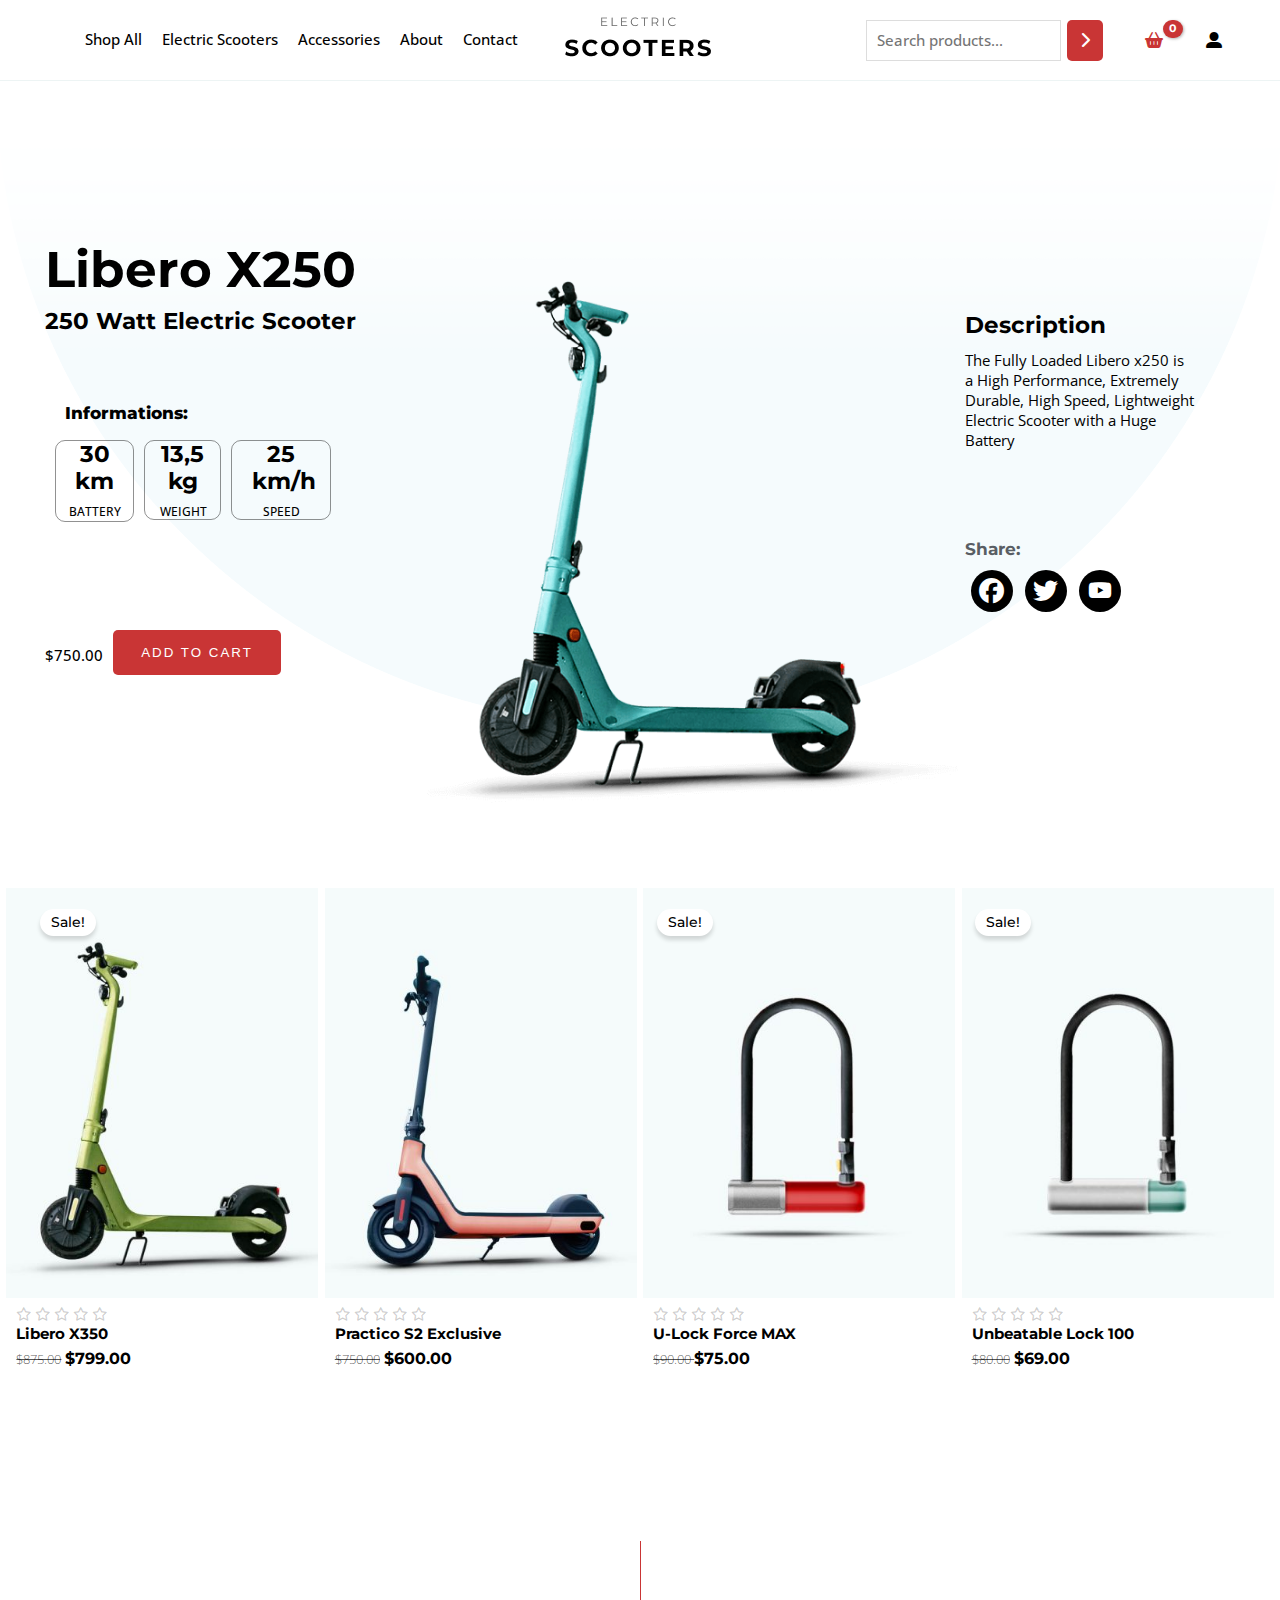
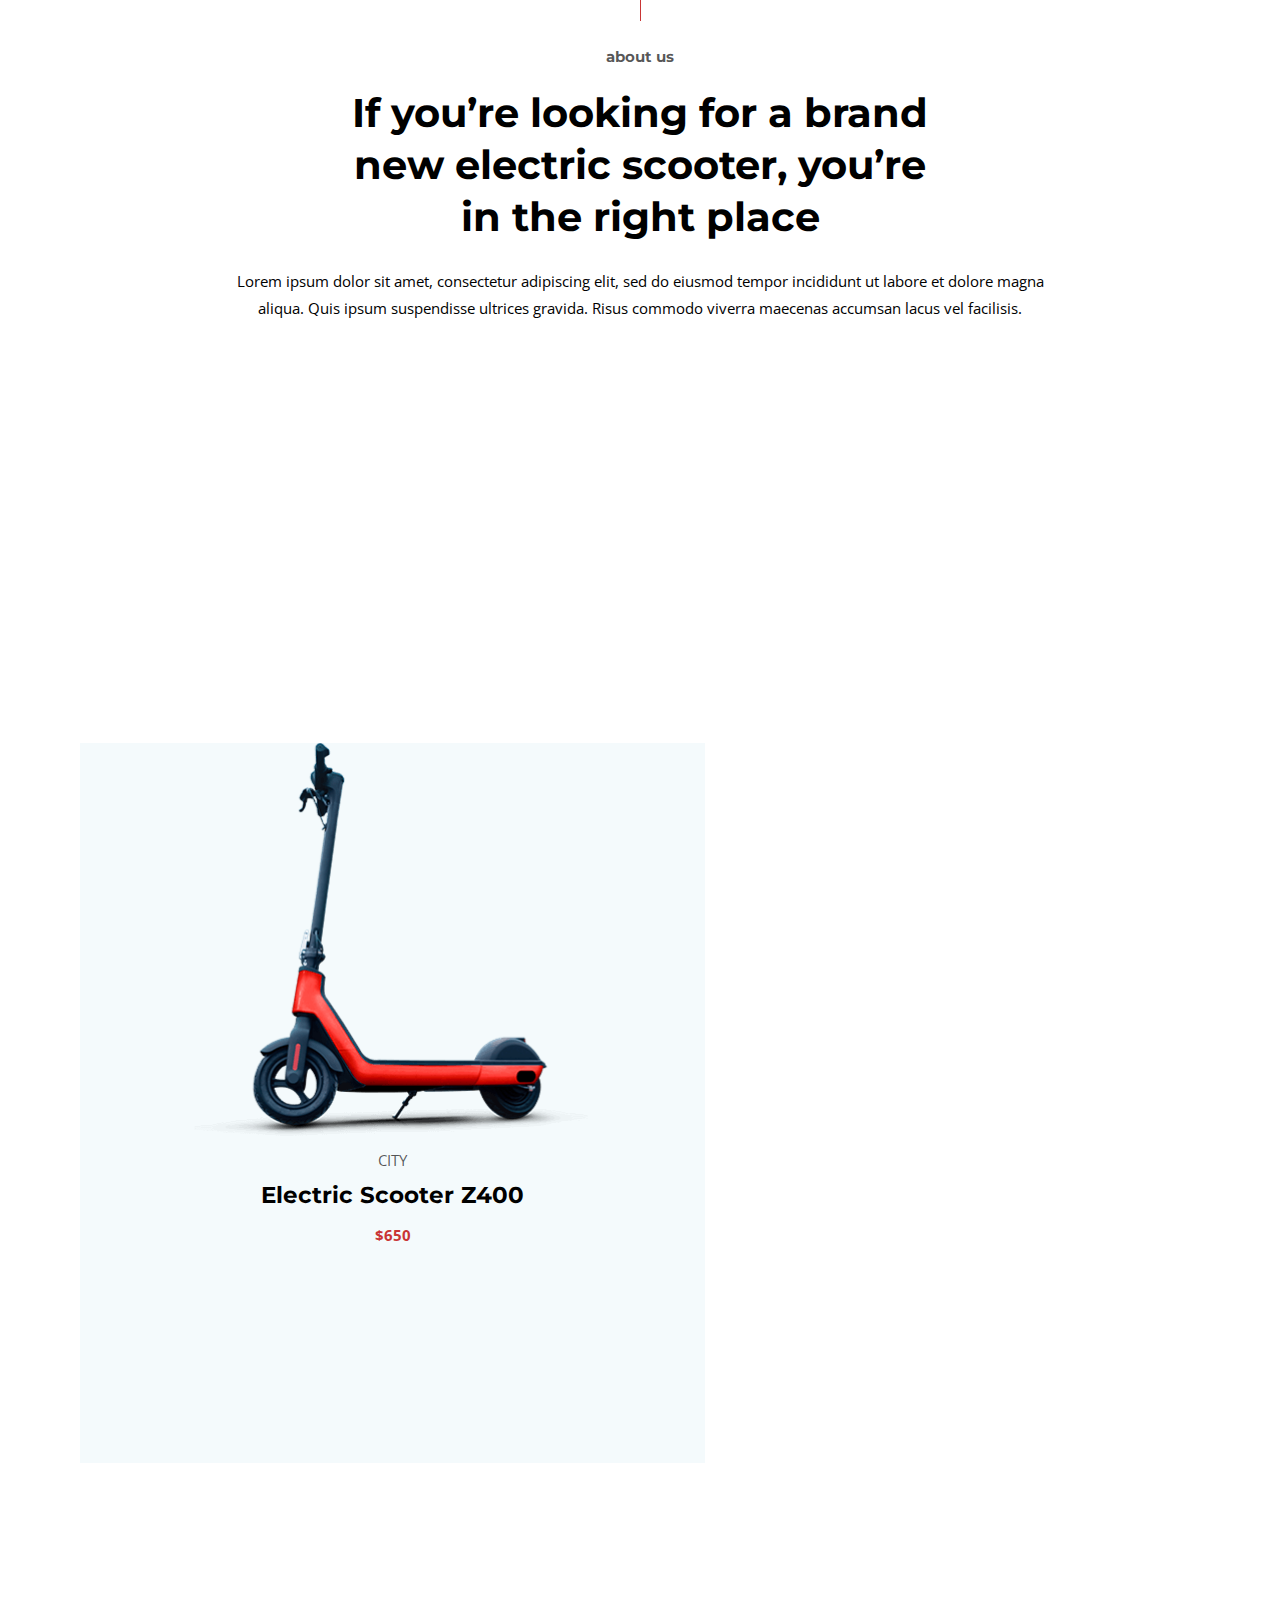
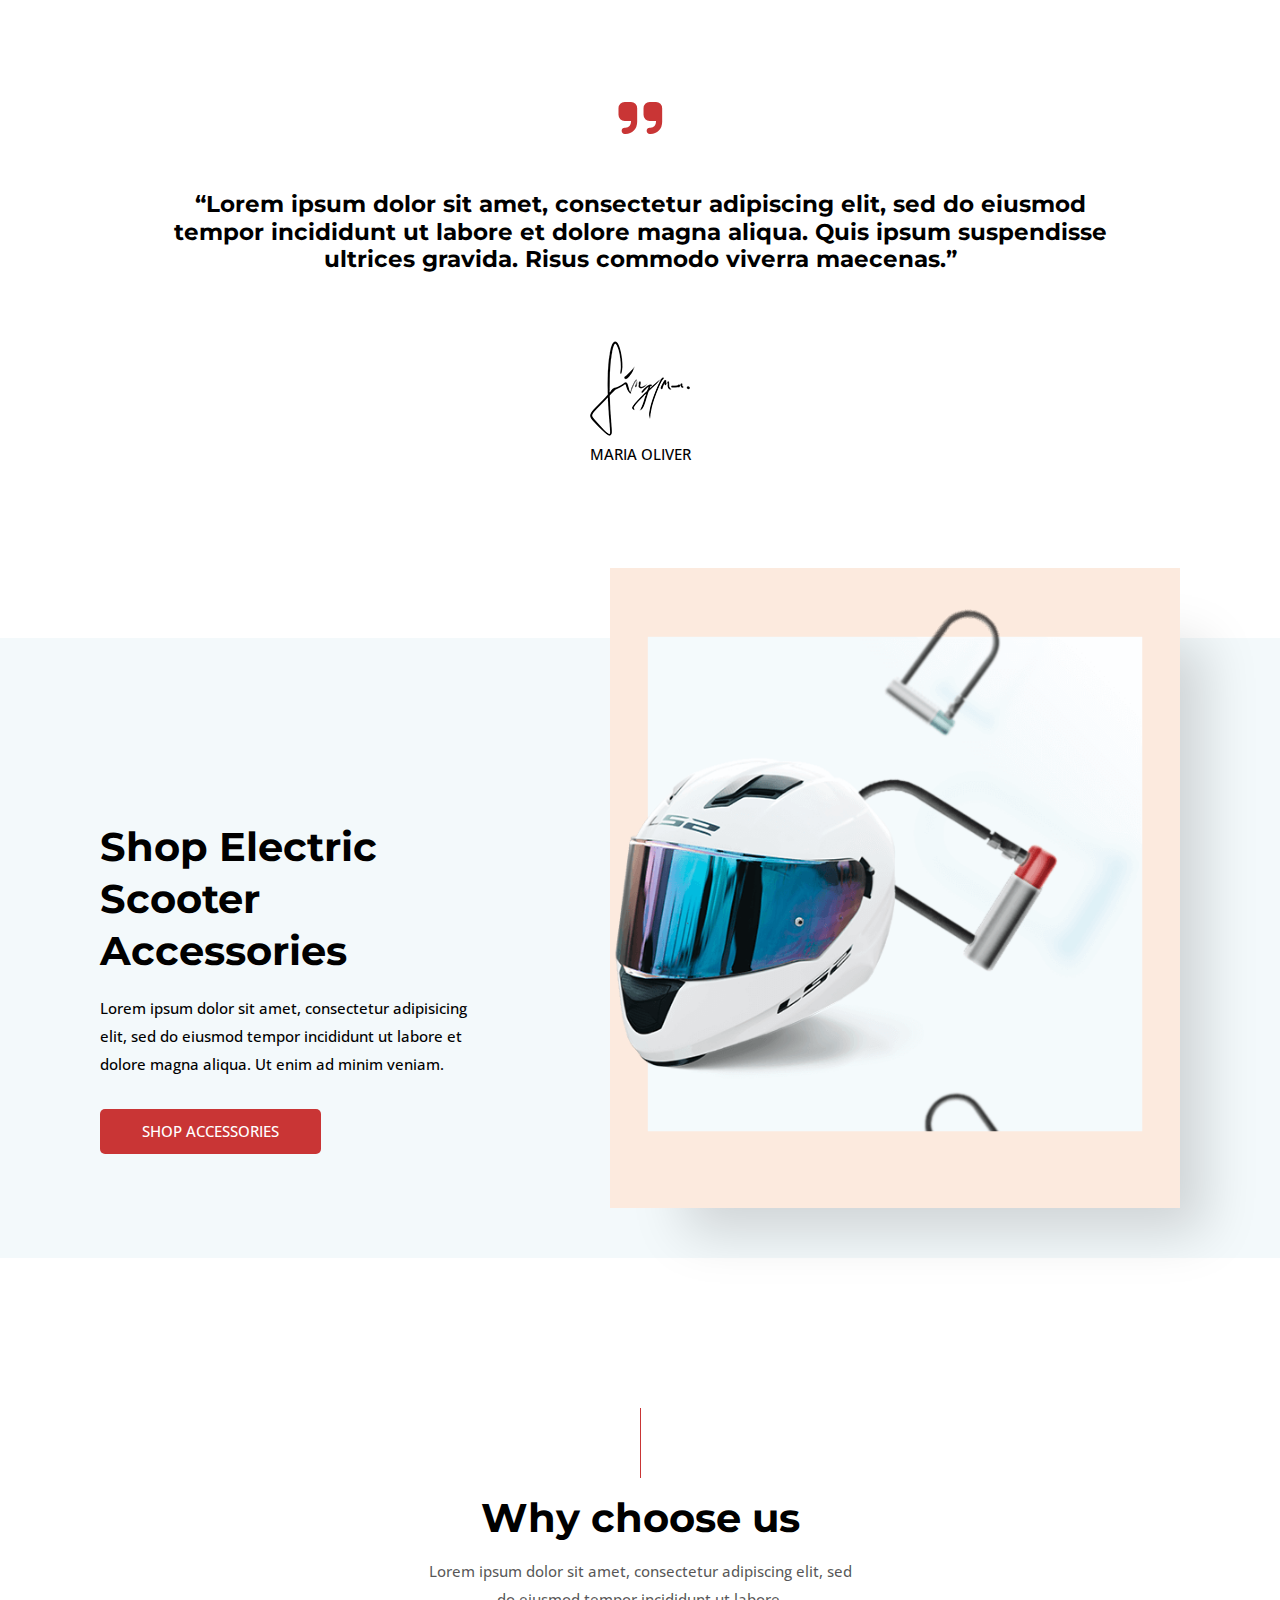
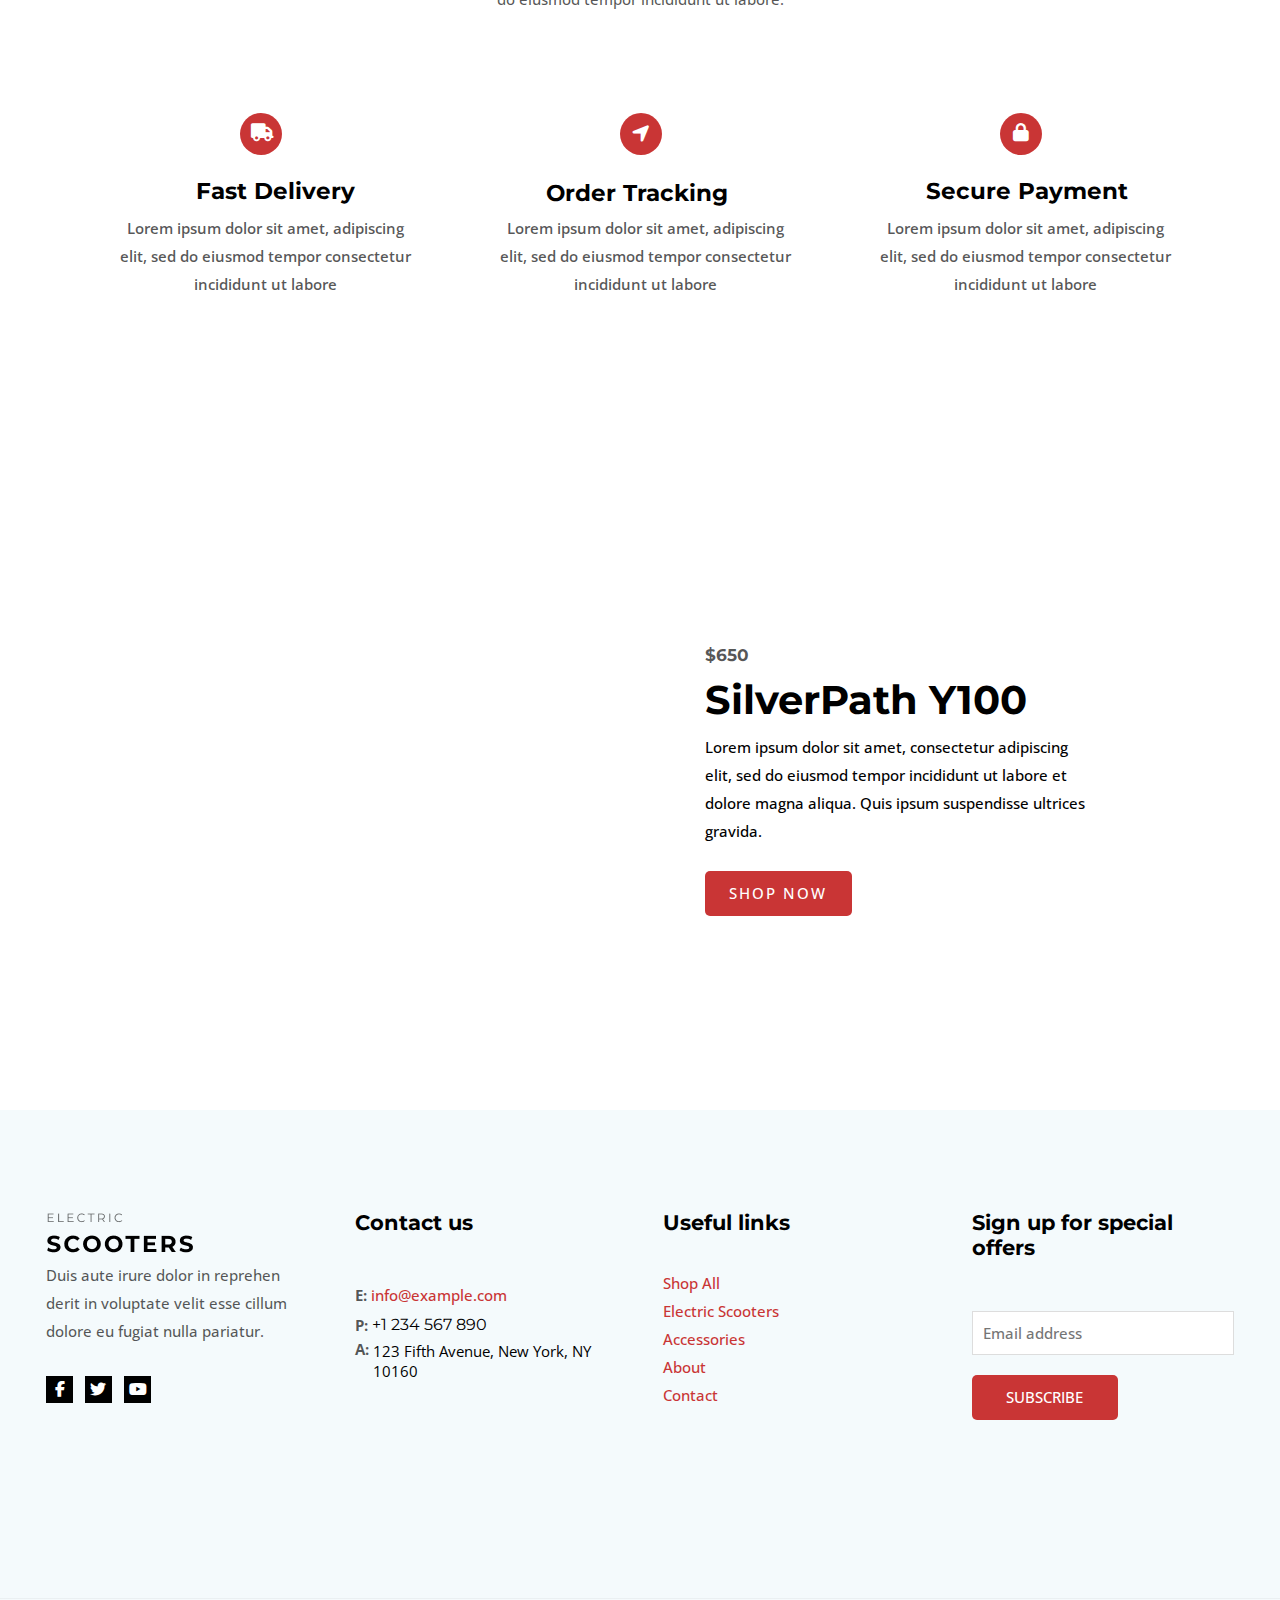
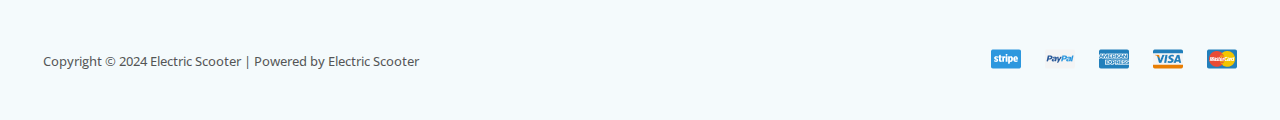
==== commit bac734d4: "change in index file" ====
--- a/index.html
+++ b/index.html
@@ -15,7 +15,7 @@
           <li><a href="Shopall.html">Shop All</a></li>
           <li><a href="ElectricScooter.html">Electric Scooters</a></li>
           <li><a href="Accessories.html">Accessories</a></li>
-          <li><a href="About.html">About Us</a></li>
+          <li><a href="About.html">About</a></li>
           <li><a href="Contact.html">Contact</a></li>
         </ul>
       </div>
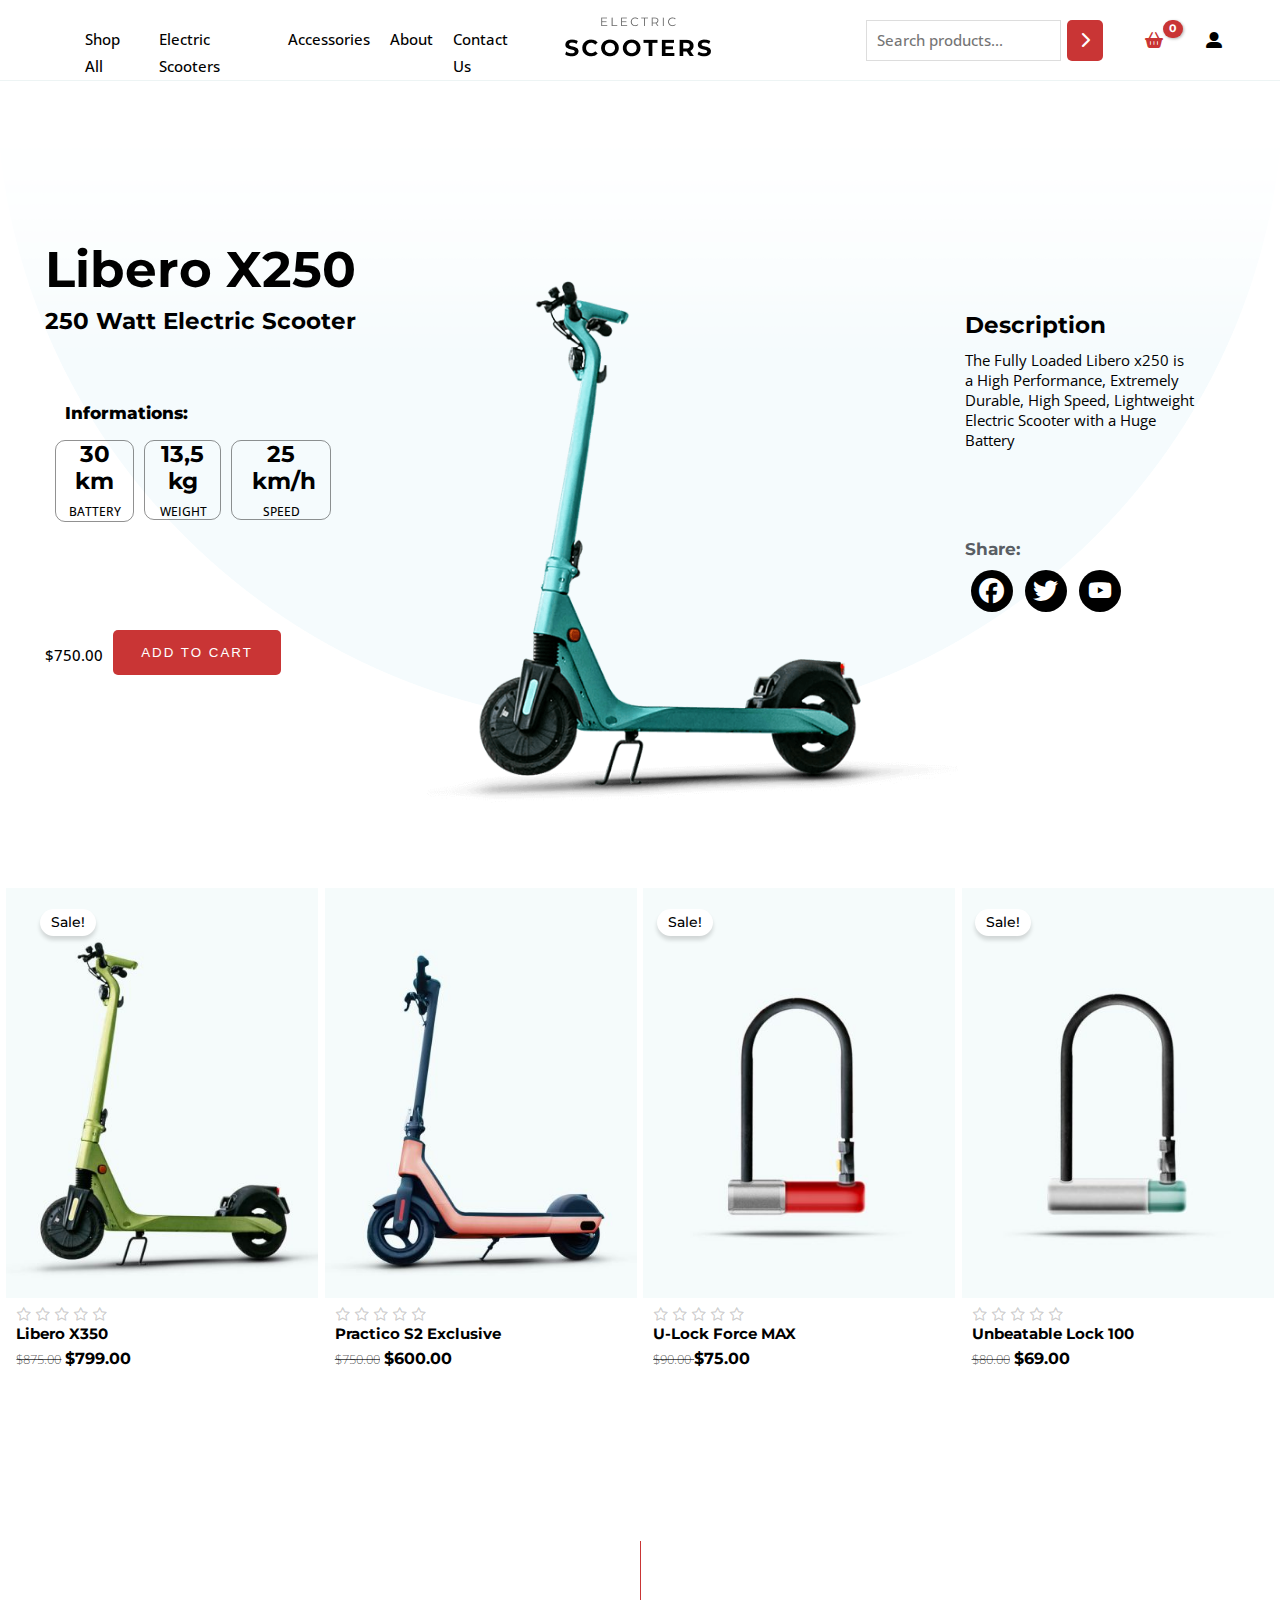
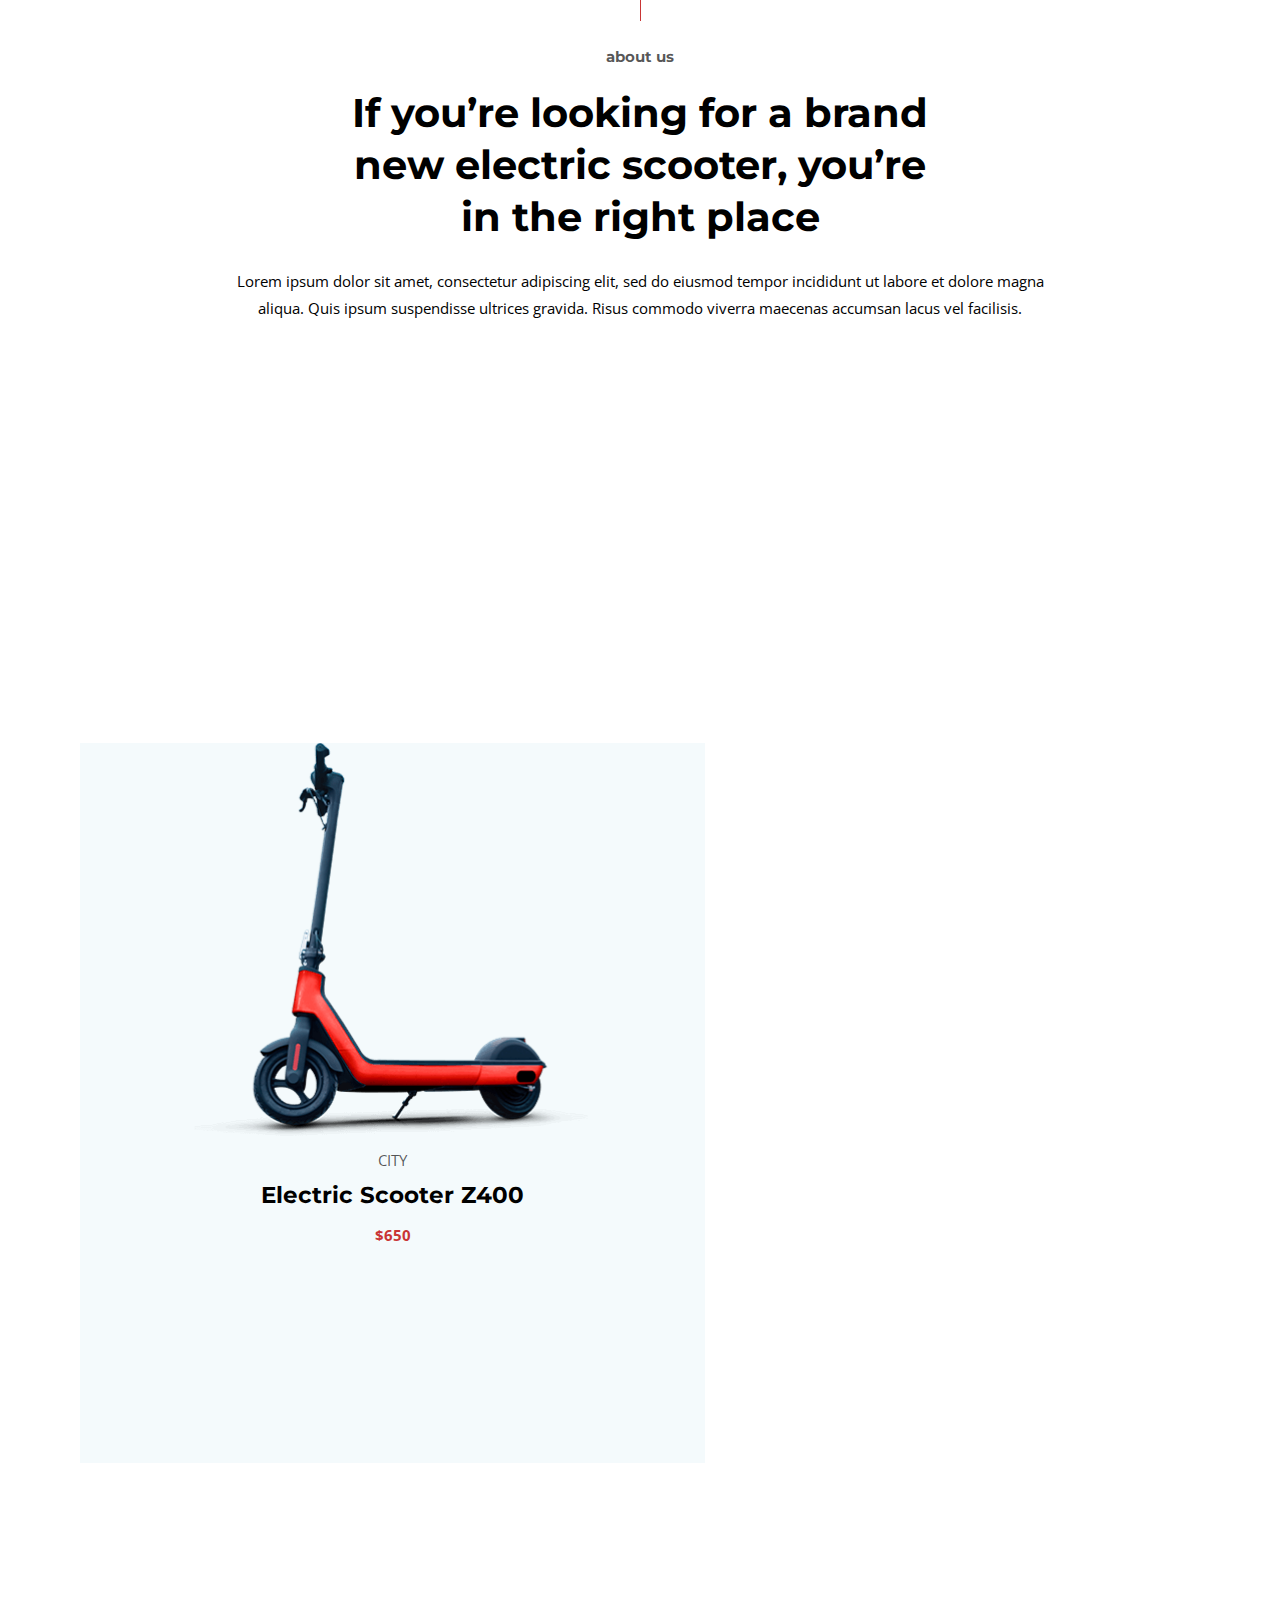
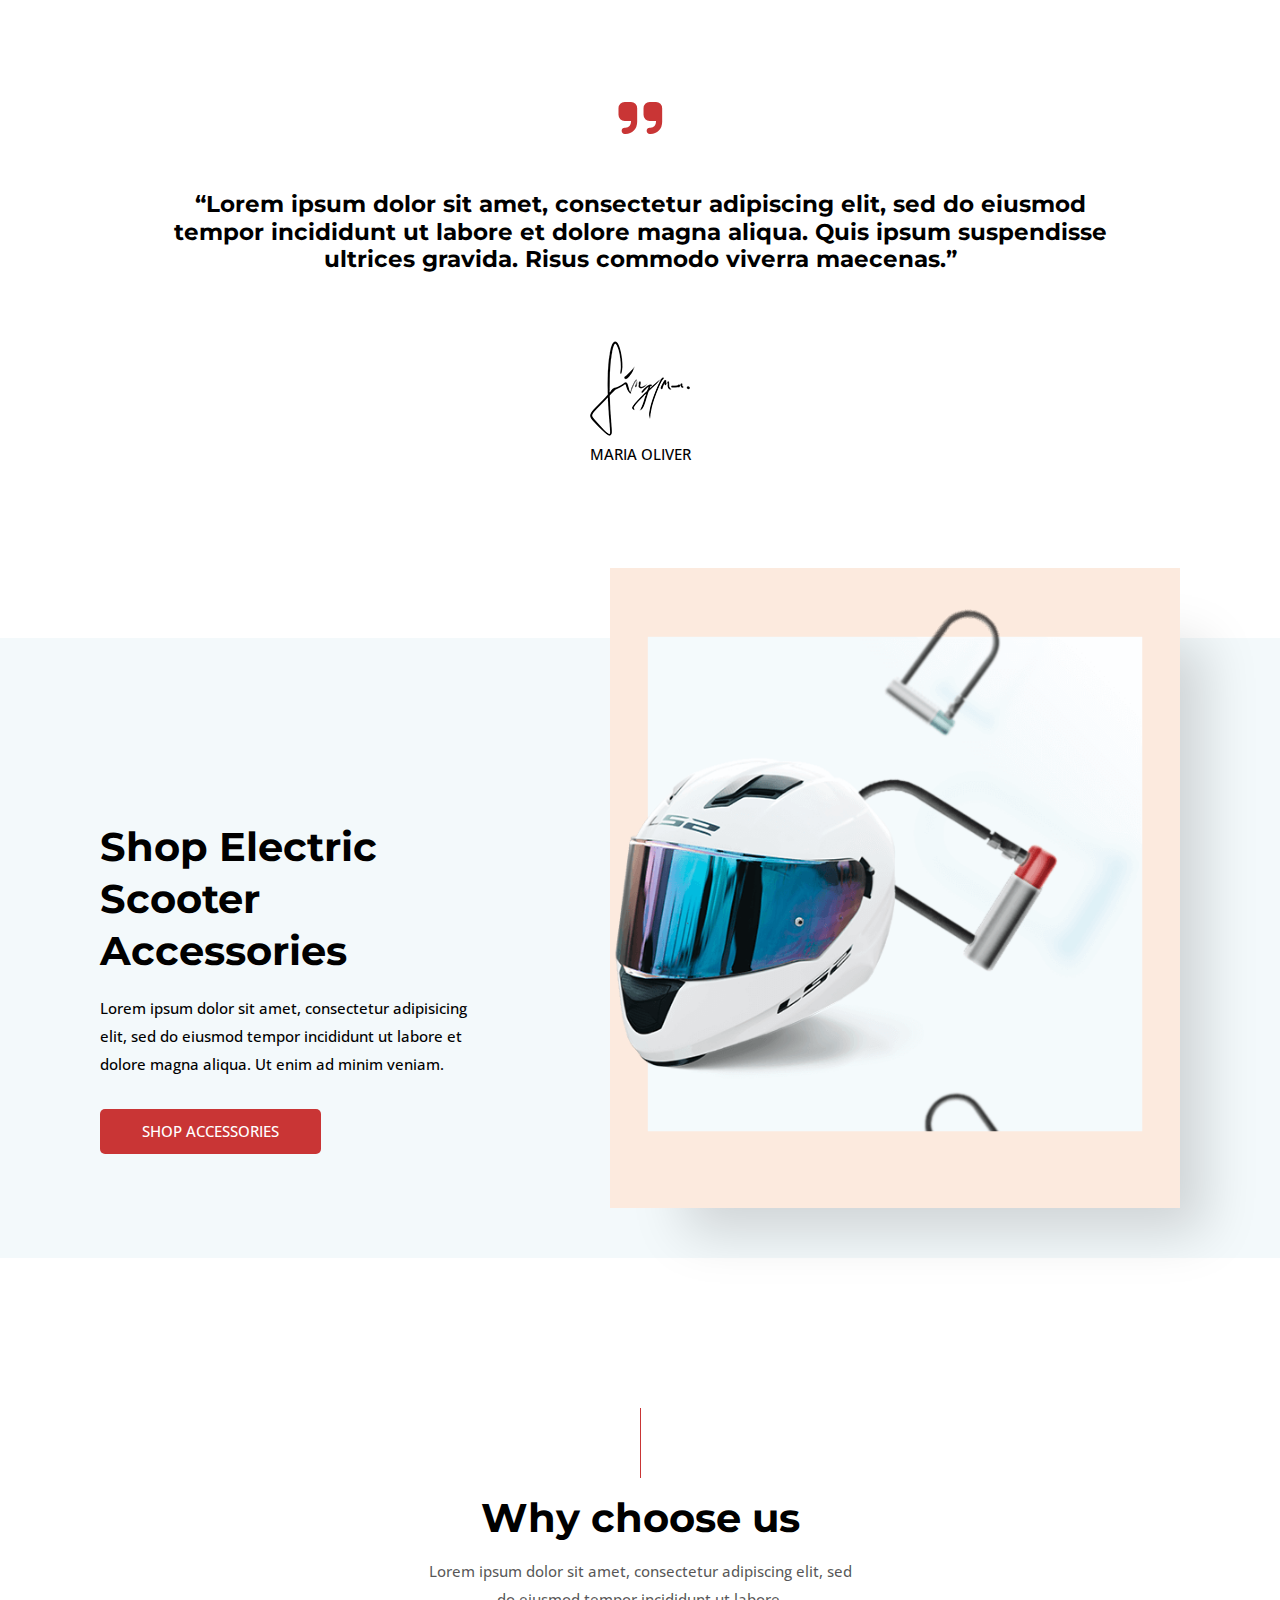
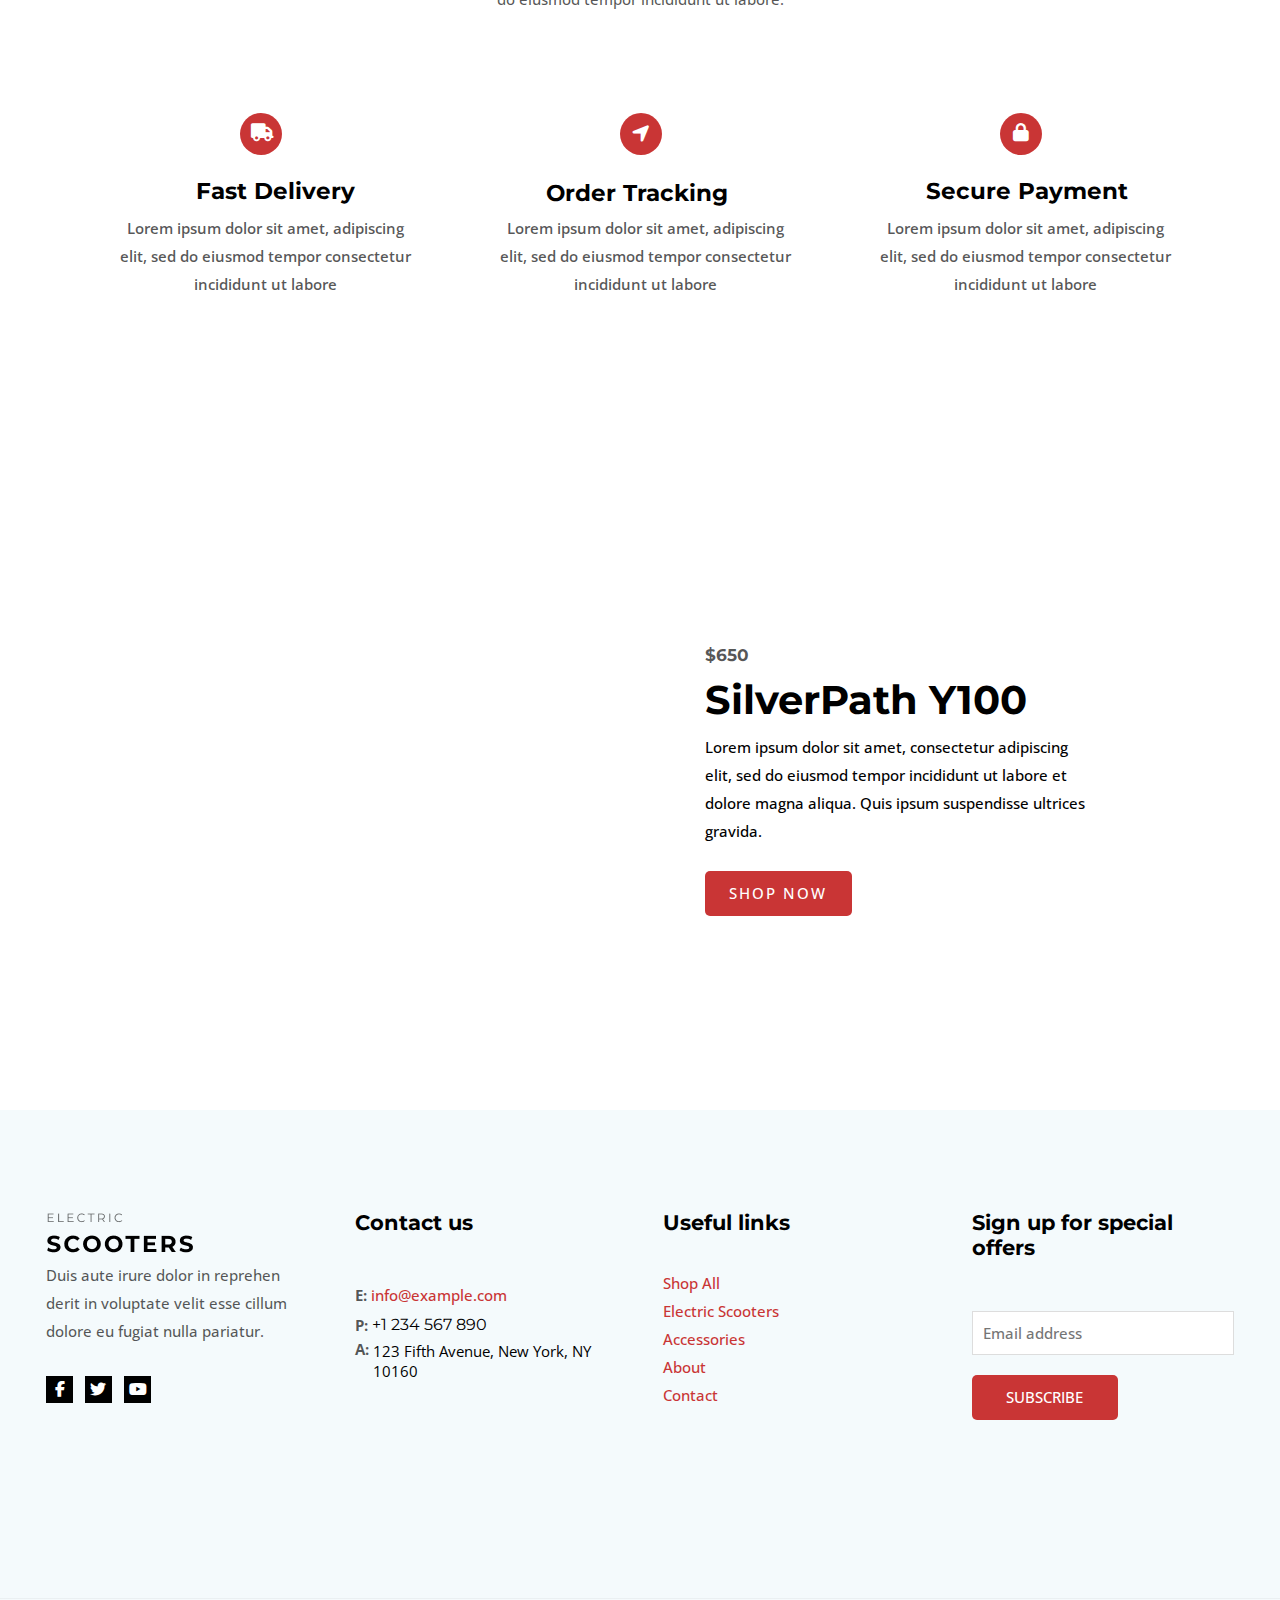
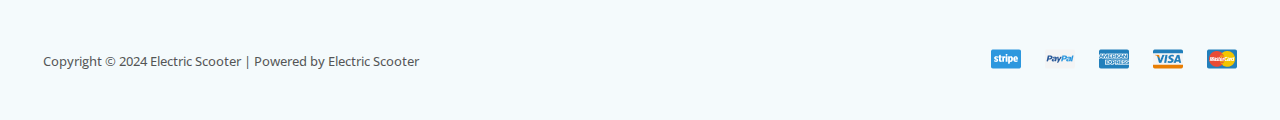
==== commit 6722ca01: "change in index file" ====
--- a/index.html
+++ b/index.html
@@ -16,7 +16,7 @@
           <li><a href="ElectricScooter.html">Electric Scooters</a></li>
           <li><a href="Accessories.html">Accessories</a></li>
           <li><a href="About.html">About</a></li>
-          <li><a href="Contact.html">Contact</a></li>
+          <li><a href="Contact.html">Contact Us</a></li>
         </ul>
       </div>
 
